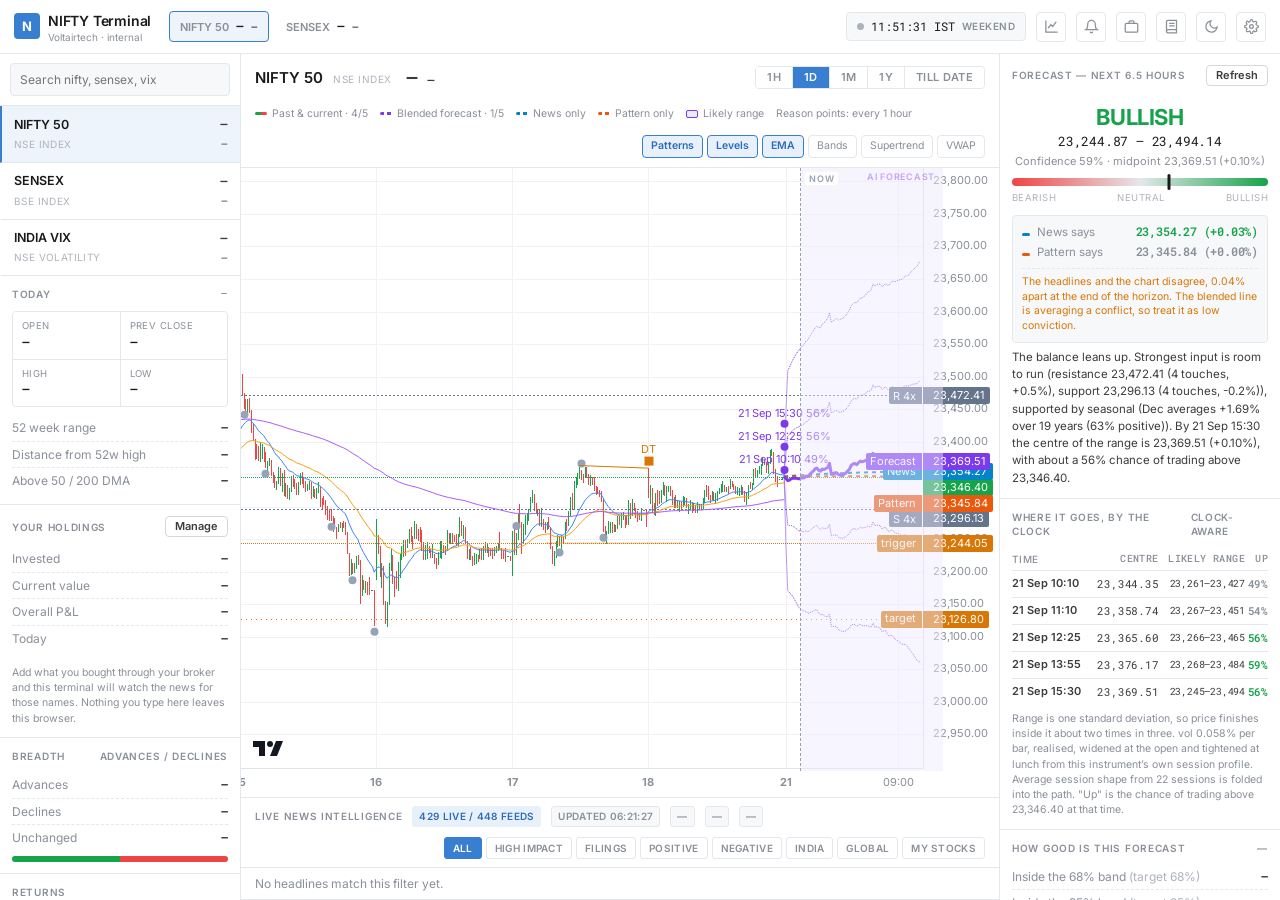
==== index.html @ 867d86c1 "Tell a NIFTY story from a microcap filing The news lane averaged sentiment over every headline it he" ====
<!DOCTYPE html>
<html lang="en" data-theme="light">
<head>
<meta charset="utf-8" />
<meta name="viewport" content="width=device-width, initial-scale=1" />
<title>NIFTY Terminal &mdash; news-driven forecast</title>
<meta name="description" content="Internal NIFTY / SENSEX terminal: live chart, 24x7 RSS news intelligence, seasonal study and a news-driven forecast." />
<link rel="icon" href="data:image/svg+xml,<svg xmlns='http://www.w3.org/2000/svg' viewBox='0 0 32 32'><rect width='32' height='32' rx='6' fill='%23387ed1'/><path d='M7 21l5-7 4 4 9-11' stroke='white' stroke-width='2.6' fill='none' stroke-linecap='round' stroke-linejoin='round'/></svg>" />
<link rel="preconnect" href="https://fonts.googleapis.com" />
<link rel="preconnect" href="https://fonts.gstatic.com" crossorigin />
<link href="https://fonts.googleapis.com/css2?family=Inter:wght@400;500;600;700&family=Roboto+Mono:wght@400;500;600&display=swap" rel="stylesheet" />
<link rel="stylesheet" href="assets/style.css" />
<!-- Charting library is vendored rather than pulled from a CDN. A terminal you
     rely on should not stop drawing because a third-party host is having a bad
     morning, and the file is 160 KB served from the same origin as the page.
     The CDN stays as a fallback for the case where the local copy is missing. -->
<script src="assets/vendor/lightweight-charts.standalone.production.js"></script>
<script>
  if (!window.LightweightCharts) {
    document.write('<script src="https://cdn.jsdelivr.net/npm/lightweight-charts@4.2.3/dist/lightweight-charts.standalone.production.js"><\/script>');
  }
</script>
</head>
<body>

<!-- ============================================================== TOPBAR -->
<header class="topbar">
  <div class="brand">
    <div class="brand-mark">N</div>
    <div>
      <span class="brand-name">NIFTY Terminal</span>
      <span class="brand-sub">Voltairtech &middot; internal</span>
    </div>
  </div>

  <div class="ticker-strip" id="ticker-strip" role="tablist" aria-label="Index quick switch">
    <div class="tick" role="tab" data-symbol="NIFTY" aria-selected="true" tabindex="0">
      <span class="tick-name">NIFTY 50</span>
      <span class="tick-ltp num" data-field="ltp">&mdash;</span>
      <span class="tick-chg num" data-field="chg">&mdash;</span>
    </div>
    <div class="tick" role="tab" data-symbol="SENSEX" aria-selected="false" tabindex="0">
      <span class="tick-name">SENSEX</span>
      <span class="tick-ltp num" data-field="ltp">&mdash;</span>
      <span class="tick-chg num" data-field="chg">&mdash;</span>
    </div>
  </div>

  <div class="topbar-right">
    <div class="clock">
      <span class="dot" id="market-dot"></span>
      <span class="clock-time" id="market-clock">--:--:--</span>
      <span class="clock-state" id="market-state">&mdash;</span>
    </div>
    <button class="icon-btn" id="btn-insight" title="Show forecast panel" aria-label="Show forecast panel">
      <svg viewBox="0 0 24 24" fill="none" stroke="currentColor" stroke-width="2" stroke-linecap="round"><path d="M3 3v18h18"/><path d="M7 14l4-5 3 3 5-7"/></svg>
    </button>
    <button class="icon-btn alert-btn" id="btn-alerts" title="Alerts for your holdings" aria-label="Alerts">
      <svg viewBox="0 0 24 24" fill="none" stroke="currentColor" stroke-width="2" stroke-linecap="round"><path d="M18 8A6 6 0 0 0 6 8c0 7-3 9-3 9h18s-3-2-3-9"/><path d="M13.7 21a2 2 0 0 1-3.4 0"/></svg>
      <span class="alert-dot hidden" id="alert-dot">0</span>
    </button>
    <button class="icon-btn" id="btn-portfolio" title="Your holdings" aria-label="Your holdings">
      <svg viewBox="0 0 24 24" fill="none" stroke="currentColor" stroke-width="2" stroke-linecap="round"><rect x="2" y="7" width="20" height="14" rx="2"/><path d="M16 7V5a2 2 0 0 0-2-2h-4a2 2 0 0 0-2 2v2"/></svg>
    </button>
    <button class="icon-btn" id="btn-journal" title="Trade journal" aria-label="Trade journal">
      <svg viewBox="0 0 24 24" fill="none" stroke="currentColor" stroke-width="2" stroke-linecap="round"><path d="M4 19.5A2.5 2.5 0 0 1 6.5 17H20"/><path d="M6.5 2H20v20H6.5A2.5 2.5 0 0 1 4 19.5v-15A2.5 2.5 0 0 1 6.5 2z"/><path d="M9 7h7M9 11h7"/></svg>
    </button>
    <button class="icon-btn" id="btn-theme" title="Toggle dark mode" aria-label="Toggle dark mode">
      <svg viewBox="0 0 24 24" fill="none" stroke="currentColor" stroke-width="2" stroke-linecap="round"><path d="M21 12.8A9 9 0 1 1 11.2 3a7 7 0 0 0 9.8 9.8z"/></svg>
    </button>
    <button class="icon-btn" id="btn-settings" title="Model and data settings" aria-label="Model and data settings">
      <svg viewBox="0 0 24 24" fill="none" stroke="currentColor" stroke-width="2"><circle cx="12" cy="12" r="3"/><path d="M19.4 15a1.65 1.65 0 0 0 .33 1.82l.06.06a2 2 0 1 1-2.83 2.83l-.06-.06a1.65 1.65 0 0 0-1.82-.33 1.65 1.65 0 0 0-1 1.51V21a2 2 0 1 1-4 0v-.09A1.65 1.65 0 0 0 9 19.4a1.65 1.65 0 0 0-1.82.33l-.06.06a2 2 0 1 1-2.83-2.83l.06-.06a1.65 1.65 0 0 0 .33-1.82 1.65 1.65 0 0 0-1.51-1H3a2 2 0 1 1 0-4h.09A1.65 1.65 0 0 0 4.6 9a1.65 1.65 0 0 0-.33-1.82l-.06-.06a2 2 0 1 1 2.83-2.83l.06.06a1.65 1.65 0 0 0 1.82.33H9a1.65 1.65 0 0 0 1-1.51V3a2 2 0 1 1 4 0v.09a1.65 1.65 0 0 0 1 1.51 1.65 1.65 0 0 0 1.82-.33l.06-.06a2 2 0 1 1 2.83 2.83l-.06.06a1.65 1.65 0 0 0-.33 1.82V9a1.65 1.65 0 0 0 1.51 1H21a2 2 0 1 1 0 4h-.09a1.65 1.65 0 0 0-1.51 1z"/></svg>
    </button>
  </div>
</header>

<!-- =========================================================== WORKSPACE -->
<div class="workspace">

  <!-- ------------------------------------------------- MARKETWATCH (left) -->
  <aside class="panel mw-panel" aria-label="Market watch">
    <div class="mw-search">
      <input type="search" id="mw-search" placeholder="Search nifty, sensex, vix" autocomplete="off" />
    </div>

    <div class="panel-scroll">
      <ul class="mw-list" id="mw-list" role="listbox" aria-label="Instruments"></ul>

      <!-- Today's numbers for the selected index -->
      <div class="section">
        <div class="section-head"><span class="label">Today</span><span class="label num" id="ohlc-updated">&mdash;</span></div>
        <div class="stat-grid">
          <div class="stat"><span class="stat-k">Open</span><span class="stat-v" id="st-open">&mdash;</span></div>
          <div class="stat"><span class="stat-k">Prev close</span><span class="stat-v" id="st-prev">&mdash;</span></div>
          <div class="stat"><span class="stat-k">High</span><span class="stat-v up" id="st-high">&mdash;</span></div>
          <div class="stat"><span class="stat-k">Low</span><span class="stat-v down" id="st-low">&mdash;</span></div>
        </div>
        <div class="kv" style="margin-top:8px"><span class="kv-k">52 week range</span><span class="kv-v" id="st-52w">&mdash;</span></div>
        <div class="kv"><span class="kv-k">Distance from 52w high</span><span class="kv-v" id="st-from-high">&mdash;</span></div>
        <div class="kv"><span class="kv-k">Above 50 / 200 DMA</span><span class="kv-v" id="st-dma">&mdash;</span></div>
      </div>

      <!-- Market breadth -->
      <!-- ========================================================= HOLDINGS -->
      <div class="section" id="holdings-section">
        <div class="section-head">
          <span class="label">Your holdings</span>
          <button class="btn btn-sm" id="btn-open-portfolio">Manage</button>
        </div>
        <div class="kv"><span class="kv-k">Invested</span><span class="kv-v" id="pf-invested">&mdash;</span></div>
        <div class="kv"><span class="kv-k">Current value</span><span class="kv-v" id="pf-current">&mdash;</span></div>
        <div class="kv"><span class="kv-k">Overall P&amp;L</span><span class="kv-v" id="pf-pl">&mdash;</span></div>
        <div class="kv"><span class="kv-k">Today</span><span class="kv-v" id="pf-day">&mdash;</span></div>
        <ul class="pf-mini" id="pf-mini"></ul>
        <p class="fine" id="pf-empty">Add what you bought through your broker and this terminal will watch the news for those names. Nothing you type here leaves this browser.</p>
      </div>

      <div class="section" id="breadth-section">
        <div class="section-head"><span class="label">Breadth</span><span class="label" id="breadth-note">advances / declines</span></div>
        <div class="kv"><span class="kv-k">Advances</span><span class="kv-v up" id="br-adv">&mdash;</span></div>
        <div class="kv"><span class="kv-k">Declines</span><span class="kv-v down" id="br-dec">&mdash;</span></div>
        <div class="kv"><span class="kv-k">Unchanged</span><span class="kv-v" id="br-unc">&mdash;</span></div>
        <div class="breadth" role="img" aria-label="Advance decline split">
          <div class="breadth-a" id="br-bar-a" style="width:50%"></div>
          <div class="breadth-u" id="br-bar-u" style="width:0%"></div>
          <div class="breadth-d" id="br-bar-d" style="width:50%"></div>
        </div>
      </div>

      <!-- Returns ladder -->
      <div class="section">
        <div class="section-head"><span class="label">Returns</span></div>
        <div class="kv"><span class="kv-k">1 week</span><span class="kv-v" id="rt-1w">&mdash;</span></div>
        <div class="kv"><span class="kv-k">1 month</span><span class="kv-v" id="rt-1m">&mdash;</span></div>
        <div class="kv"><span class="kv-k">3 months</span><span class="kv-v" id="rt-3m">&mdash;</span></div>
        <div class="kv"><span class="kv-k">6 months</span><span class="kv-v" id="rt-6m">&mdash;</span></div>
        <div class="kv"><span class="kv-k">1 year</span><span class="kv-v" id="rt-1y">&mdash;</span></div>
        <div class="kv"><span class="kv-k">Year to date</span><span class="kv-v" id="rt-ytd">&mdash;</span></div>
      </div>
    </div>
  </aside>

  <!-- ------------------------------------------------------ CHART (centre) -->
  <main class="panel chart-panel" aria-label="Chart">
    <div class="chart-toolbar">
      <div class="asset-block">
        <h1 class="asset-name" id="asset-name">NIFTY 50</h1>
        <span class="asset-exch" id="asset-exch">NSE index</span>
      </div>
      <div class="asset-block">
        <span class="asset-ltp" id="asset-ltp">&mdash;</span>
        <span class="asset-chg" id="asset-chg">&mdash;</span>
      </div>

      <div class="toolbar-spacer"></div>

      <div class="tf-group" id="tf-group" role="group" aria-label="Timeframe">
        <button class="tf-btn" data-tf="1H"  aria-pressed="false" title="Hourly view &middot; reasons every 10 minutes">1H</button>
        <button class="tf-btn" data-tf="1D"  aria-pressed="true"  title="Daily view &middot; reasons every 1 hour">1D</button>
        <button class="tf-btn" data-tf="1M"  aria-pressed="false" title="Monthly view &middot; reasons every 1 day">1M</button>
        <button class="tf-btn" data-tf="1Y"  aria-pressed="false" title="1 year">1Y</button>
        <button class="tf-btn" data-tf="ALL" aria-pressed="false" title="Till date">TILL DATE</button>
      </div>

      <div class="chart-legend">
        <span class="lg"><span class="lg-swatch hist"></span> Past &amp; current &middot; 4/5</span>
        <span class="lg" title="All lanes blended. This is the headline forecast."><span class="lg-swatch fc"></span> Blended forecast &middot; 1/5</span>
        <span class="lg" title="News flow and global cues only, with no chart input at all."><span class="lg-swatch fcnews"></span> News only</span>
        <span class="lg" title="Chart structure, momentum and room to the next level. No headline input."><span class="lg-swatch fcpat"></span> Pattern only</span>
        <span class="lg"><span class="lg-swatch cone"></span> Likely range</span>
        <span class="lg" id="reason-granularity">Reason points: every 1 hour</span>
      </div>
      <div class="overlay-group" id="overlay-group" role="group" aria-label="Chart overlays">
        <button class="ov-btn is-on"  data-ov="patterns"   title="Draw detected pattern geometry">Patterns</button>
        <button class="ov-btn is-on"  data-ov="levels"     title="Support and resistance price has respected">Levels</button>
        <button class="ov-btn is-on"  data-ov="ema"        title="20 / 50 / 200 exponential moving averages">EMA</button>
        <button class="ov-btn"        data-ov="bands"      title="Bollinger bands, 20 period 2 sigma">Bands</button>
        <button class="ov-btn"        data-ov="supertrend" title="Supertrend 10 period, 3x ATR">Supertrend</button>
        <button class="ov-btn"        data-ov="vwap"       title="Session VWAP (needs volume)">VWAP</button>
      </div>
    </div>

    <div class="chart-stage" id="chart-stage">
      <div id="chart"></div>
      <div class="forecast-zone" id="forecast-zone" hidden></div>
      <div class="now-divider" id="now-divider" hidden></div>
      <div class="reason-card hidden" id="reason-card" role="status">
        <div class="reason-head">
          <span class="reason-when" id="rc-when">&mdash;</span>
          <span class="reason-move num" id="rc-move">&mdash;</span>
        </div>
        <p class="reason-text" id="rc-text">&mdash;</p>
        <div class="reason-foot">
          <span class="chip" id="rc-impact">&mdash;</span>
          <span id="rc-source">&mdash;</span>
        </div>
      </div>

      <!-- ============================================== WHY THE LINE IS THERE
           Hovering the projected half of the chart asks a different question
           from hovering the traded half. On the left the useful answer is what
           happened; on the right it is why the model thinks what it thinks at
           that particular minute - which is not the same at 09:20 as at 15:30,
           because each lane's push arrives on its own curve. -->
      <div class="forecast-card hidden" id="forecast-card" role="status">
        <div class="fcard-head">
          <span class="fcard-when" id="fcd-when">&mdash;</span>
          <span class="fcard-move num" id="fcd-move">&mdash;</span>
        </div>
        <div class="fcard-centre">
          <span class="fcard-price num" id="fcd-price">&mdash;</span>
          <span class="fcard-prob" id="fcd-prob">&mdash;</span>
        </div>
        <p class="fcard-lead" id="fcd-lead">&mdash;</p>
        <div class="fcard-bars" id="fcd-bars"></div>
        <div class="fcard-foot">
          <span id="fcd-range">&mdash;</span>
          <span id="fcd-width">&mdash;</span>
        </div>
        <p class="fcard-fine" id="fcd-fine">&mdash;</p>
      </div>

      <div class="chart-empty" id="chart-empty">
        <strong>Loading NIFTY candles&hellip;</strong>
        <span class="muted">Pulling live OHLC, then overlaying the news-driven forecast.</span>
      </div>
    </div>

    <!-- ---------------------------------------------------- NEWS CONSOLE -->
    <section class="news-console" aria-label="News stream">
      <div class="news-head">
        <span class="label">Live news intelligence</span>
        <span class="chip brand" id="feed-count">&mdash; feeds</span>
        <span class="chip" id="news-updated">&mdash;</span>
        <!-- What the lane actually did with the stream, rather than how much of
             it arrived. A feed count says the plumbing works; these say how many
             distinct stories survived deduplication, how many bear on the index,
             and whether they agree with each other. -->
        <span class="chip" id="news-stories" title="Distinct stories after folding syndicated repeats">&mdash;</span>
        <span class="chip" id="news-relevant" title="Stories that bear on the index: macro drivers or named index constituents">&mdash;</span>
        <span class="chip" id="news-consensus" title="Share of opinionated stories agreeing on direction. Near 50% means the tape is split and the lane's vote is shrunk.">&mdash;</span>
        <div class="news-filters" role="group" aria-label="News filter">
          <button class="filter-btn" data-filter="all"    aria-pressed="true">All</button>
          <button class="filter-btn" data-filter="high"   aria-pressed="false">High impact</button>
          <button class="filter-btn" data-filter="filing" aria-pressed="false">Filings</button>
          <button class="filter-btn" data-filter="pos"    aria-pressed="false">Positive</button>
          <button class="filter-btn" data-filter="neg"    aria-pressed="false">Negative</button>
          <button class="filter-btn" data-filter="india"  aria-pressed="false">India</button>
          <button class="filter-btn" data-filter="world"  aria-pressed="false">Global</button>
          <button class="filter-btn" data-filter="mine"   aria-pressed="false" id="filter-mine">My stocks</button>
        </div>
      </div>
      <ul class="news-list" id="news-list"></ul>
    </section>
  </main>

  <!-- ------------------------------------------------- INSIGHT (right) -->
  <aside class="panel insight-panel" id="insight-panel" aria-label="Forecast and study">
    <div class="panel-scroll">

      <!-- Your position, from the local trade journal -->
      <div class="section hidden" id="position-section">
        <div class="section-head">
          <span class="label">Your position</span>
          <button class="btn btn-sm" id="btn-open-journal">Journal</button>
        </div>
        <div class="kv"><span class="kv-k">Net quantity</span><span class="kv-v" id="pos-qty">&mdash;</span></div>
        <div class="kv"><span class="kv-k">Average cost</span><span class="kv-v" id="pos-avg">&mdash;</span></div>
        <div class="kv"><span class="kv-k">Unrealised</span><span class="kv-v" id="pos-unreal">&mdash;</span></div>
        <div class="kv"><span class="kv-k">Realised</span><span class="kv-v" id="pos-real">&mdash;</span></div>
        <div class="kv"><span class="kv-k">Entries on chart</span><span class="kv-v" id="pos-count">&mdash;</span></div>
      </div>

      <!-- Forecast verdict -->
      <div class="section">
        <div class="section-head">
          <span class="label">Forecast &mdash; next <span id="fc-horizon">&mdash;</span></span>
          <button class="btn btn-sm" id="btn-reforecast">Refresh</button>
        </div>
        <div class="verdict">
          <div class="verdict-dir" id="fc-direction">&mdash;</div>
          <div class="verdict-range num" id="fc-range">&mdash;</div>
          <div class="verdict-conf" id="fc-confidence">&mdash;</div>
        </div>
        <div class="gauge-wrap">
          <div class="gauge-track" role="img" aria-label="Bias gauge">
            <div class="gauge-pin" id="fc-pin" style="left:50%"></div>
          </div>
          <div class="gauge-scale"><span>Bearish</span><span>Neutral</span><span>Bullish</span></div>
        </div>
        <!-- The two stories side by side. When they disagree, that is the
             point worth seeing, so the verdict line says so explicitly. -->
        <div class="fc-split" id="fc-split">
          <div class="fc-split-row">
            <span class="fc-dot news"></span>
            <span class="fc-split-k">News says</span>
            <span class="fc-split-v num" id="fc-news-v">&mdash;</span>
          </div>
          <div class="fc-split-row">
            <span class="fc-dot pat"></span>
            <span class="fc-split-k">Pattern says</span>
            <span class="fc-split-v num" id="fc-pat-v">&mdash;</span>
          </div>
          <div class="fc-split-verdict" id="fc-split-verdict">&mdash;</div>
        </div>
        <p style="font-size:11.5px;line-height:1.5;color:var(--ink);margin:6px 0 0" id="fc-narrative">&mdash;</p>
      </div>

      <!-- ============================================= WHERE IT GOES BY TIME -->
      <div class="section" id="checkpoint-section">
        <div class="section-head">
          <span class="label">Where it goes, by the clock</span>
          <span class="label" id="cp-basis">&mdash;</span>
        </div>
        <table class="cp-table" id="cp-table">
          <thead><tr><th>Time</th><th class="num">Centre</th><th class="num">Likely range</th><th class="num">Up</th></tr></thead>
          <tbody id="cp-rows"></tbody>
        </table>
        <p class="fine" id="cp-note">&mdash;</p>
      </div>

      <!-- ====================================================== HOW GOOD IS IT -->
      <div class="section" id="accuracy-section">
        <div class="section-head">
          <span class="label">How good is this forecast</span>
          <span class="label" id="acc-n">&mdash;</span>
        </div>
        <div class="kv"><span class="kv-k">Inside the 68% band <em>(target 68%)</em></span><span class="kv-v" id="acc-68">&mdash;</span></div>
        <div class="kv"><span class="kv-k">Inside the 95% band <em>(target 95%)</em></span><span class="kv-v" id="acc-95">&mdash;</span></div>
        <div class="kv"><span class="kv-k">Direction called right <em>(95% interval)</em></span><span class="kv-v" id="acc-dir">&mdash;</span></div>
        <div class="kv"><span class="kv-k">Versus a &ldquo;no change&rdquo; guess</span><span class="kv-v" id="acc-skill">&mdash;</span></div>
        <div class="kv"><span class="kv-k">Band width, how it was set</span><span class="kv-v" id="acc-band">&mdash;</span></div>
        <!-- The one line that answers "can I act on this". It is deliberately
             the loudest thing in the section, because a direction rate whose
             interval contains 50% has been the single most over-read number
             on this page. -->
        <p class="verdict-line" id="acc-verdict">&mdash;</p>
        <p class="fine" id="acc-note">&mdash;</p>
      </div>

      <!-- ================================================== HOW IT ACTUALLY WENT
           The forward record. calibrate() above replays the model against
           history it was built on; this scores forecasts that were written
           down before the outcome existed, and says why each one landed or
           did not. The two are kept apart on purpose - only the second kind
           of evidence is worth money. -->
      <div class="section" id="ledger-section">
        <div class="section-head">
          <span class="label">How it actually went</span>
          <span class="label" id="ledger-n">&mdash;</span>
        </div>

        <div id="ledger-empty" class="fine">&mdash;</div>

        <div id="ledger-body" class="hidden">
          <div class="kv"><span class="kv-k">Forecast said</span><span class="kv-v" id="lg-said">&mdash;</span></div>
          <div class="kv"><span class="kv-k">Price actually did</span><span class="kv-v" id="lg-did">&mdash;</span></div>
          <div class="kv"><span class="kv-k">Missed by</span><span class="kv-v" id="lg-err">&mdash;</span></div>
          <p class="verdict-line" id="lg-mode">&mdash;</p>

          <table class="analog-table" id="lg-lane-table">
            <thead><tr><th>Lane</th><th class="num-col">Asked for</th><th class="num-col">Verdict</th></tr></thead>
            <tbody id="lg-lane-rows"></tbody>
          </table>

          <div class="kv" style="margin-top:8px">
            <span class="kv-k">Move no lane called <em>(the surprise)</em></span>
            <span class="kv-v" id="lg-residual">&mdash;</span>
          </div>
          <div class="kv"><span class="kv-k">News story vs chart story</span><span class="kv-v" id="lg-winner">&mdash;</span></div>
          <div id="lg-arrivals"></div>

          <div class="section-head" style="margin-top:14px">
            <span class="label">Running record</span>
            <span class="label" id="lg-agg-n">&mdash;</span>
          </div>
          <div class="kv"><span class="kv-k">Inside the 68% band</span><span class="kv-v" id="lg-cov">&mdash;</span></div>
          <div class="kv"><span class="kv-k">Direction called right</span><span class="kv-v" id="lg-dir">&mdash;</span></div>
          <div class="kv"><span class="kv-k">Versus a &ldquo;no change&rdquo; guess</span><span class="kv-v" id="lg-skill">&mdash;</span></div>
          <table class="analog-table">
            <thead><tr><th>Lane</th><th class="num-col">Right</th><th class="num-col">95% interval</th></tr></thead>
            <tbody id="lg-agg-rows"></tbody>
          </table>
          <p class="fine" id="lg-note">&mdash;</p>
        </div>
      </div>

      <!-- ================================================ HISTORICAL ANALOGUE
           The evidence behind the projection's shape: real past episodes that
           looked like this one, and what actually followed. -->
      <div class="section" id="analog-section">
        <div class="section-head">
          <span class="label">Historical precedent</span>
          <span class="label" id="analog-scope">&mdash;</span>
        </div>
        <div class="stat-grid" id="analog-tiles"></div>
        <div class="kv" style="margin-top:8px"><span class="kv-k">Match quality</span><span class="kv-v" id="analog-quality">&mdash;</span></div>
        <div class="kv"><span class="kv-k">Best / worst outcome</span><span class="kv-v" id="analog-extremes">&mdash;</span></div>
        <table class="analog-table">
          <thead><tr><th>When it looked like this</th><th class="num-col">Match</th><th class="num-col">What followed</th></tr></thead>
          <tbody id="analog-rows"></tbody>
        </table>
        <p class="analog-note" id="analog-note">
          Similar-looking history is not a cause. The sample is small by construction and
          regimes change, so read the spread and the match quality, not just the average.
        </p>
      </div>

      <!-- Driver breakdown -->
      <div class="section">
        <div class="section-head"><span class="label">What is driving it</span><span class="label" id="fc-weights-note">weighted</span></div>
        <div class="drivers" id="fc-drivers"></div>
      </div>

      <!-- Pattern recognition, with each pattern's own measured record -->
      <!-- ======================================================== STRUCTURES -->
      <div class="section" id="structure-section">
        <div class="section-head">
          <span class="label">Chart patterns on screen</span>
          <span class="label" id="structure-count">&mdash;</span>
        </div>
        <div id="structure-list" class="structure-list"></div>
        <p class="fine" id="structure-note">&mdash;</p>
      </div>

      <!-- ============================================================ LEVELS -->
      <div class="section" id="levels-section">
        <div class="section-head"><span class="label">Levels that matter</span><span class="label" id="levels-basis">&mdash;</span></div>
        <div id="levels-list" class="levels-list"></div>
      </div>

      <!-- ====================================================== GLOBAL CUES -->
      <div class="section" id="cues-section">
        <div class="section-head"><span class="label">Global cues</span><span class="label" id="cues-updated">&mdash;</span></div>
        <div id="cues-list" class="cues-list"></div>
      </div>

      <!-- ======================================================= INDICATORS -->
      <div class="section" id="indicator-section">
        <div class="section-head"><span class="label">Indicators</span><span class="label" id="ind-basis">&mdash;</span></div>
        <div id="indicator-grid" class="ind-grid"></div>
      </div>

      <div class="section" id="pattern-section">
        <div class="section-head">
          <span class="label">Pattern recognition</span>
          <span class="label" id="pattern-horizon">&mdash;</span>
        </div>
        <div id="pattern-now" class="pattern-now"></div>
        <table class="pattern-table" id="pattern-table">
          <thead><tr><th>Pattern</th><th class="num-col">Seen</th><th class="num-col">Went its way</th><th class="num-col">Avg</th></tr></thead>
          <tbody id="pattern-rows"></tbody>
        </table>
        <p class="pattern-note">
          Hit rate is measured on this instrument's loaded history, not claimed from a
          textbook. Anything under 8 occurrences is marked thin and should be read as noise.
          A rate near 50% means the pattern told you nothing.
        </p>
      </div>

      <!-- Seasonal study -->
      <div class="section">
        <div class="section-head"><span class="label">Seasonal study</span><span class="label" id="season-years">&mdash;</span></div>
        <div class="kv"><span class="kv-k" id="season-month-k">This month</span><span class="kv-v" id="season-month-v">&mdash;</span></div>
        <div class="kv"><span class="kv-k">Win rate</span><span class="kv-v" id="season-win">&mdash;</span></div>
        <div class="kv"><span class="kv-k">Best day of week</span><span class="kv-v" id="season-dow">&mdash;</span></div>
        <div class="kv"><span class="kv-k">Expiry week vs rest</span><span class="kv-v" id="season-expiry">&mdash;</span></div>
        <div class="season-bars" id="season-bars" role="img" aria-label="Average monthly return by calendar month"></div>
        <div style="display:flex;justify-content:space-between;font-size:9.5px;color:var(--ink-faint);margin-top:2px">
          <span>Average monthly return by calendar month</span><span id="season-scale">&mdash;</span>
        </div>
      </div>

      <!-- Sector sentiment -->
      <div class="section">
        <div class="section-head"><span class="label">Sector news bias</span><span class="label">last 24h</span></div>
        <div class="sector-list" id="sector-list"></div>
      </div>

      <!-- Data sources -->
      <div class="section">
        <div class="section-head"><span class="label">Data lanes</span><span class="label" id="lane-updated">&mdash;</span></div>
        <div id="source-lanes"></div>
      </div>

    </div>
  </aside>
</div>

<!-- =============================================================== ALERTS -->
<div class="drawer hidden" id="alerts-drawer" role="dialog" aria-modal="false" aria-labelledby="alerts-title">
  <div class="drawer-head">
    <h2 id="alerts-title">Alerts</h2>
    <div class="drawer-actions">
      <button class="btn btn-sm" id="btn-alerts-clear">Clear all</button>
      <button class="icon-btn" id="btn-close-alerts" aria-label="Close alerts">
        <svg viewBox="0 0 24 24" fill="none" stroke="currentColor" stroke-width="2" stroke-linecap="round"><path d="M18 6 6 18M6 6l12 12"/></svg>
      </button>
    </div>
  </div>
  <ul class="alert-list" id="alert-list"></ul>
  <p class="fine" id="alerts-empty">No alerts. Add holdings and this fills up when a headline, a filing or a price move touches one of them.</p>
</div>

<!-- ============================================================ PORTFOLIO -->
<div class="modal-backdrop hidden" id="portfolio-modal" role="dialog" aria-modal="true" aria-labelledby="portfolio-title">
  <div class="modal modal-wide">
    <div class="modal-head">
      <h2 id="portfolio-title">Your holdings</h2>
      <button class="icon-btn" id="btn-close-portfolio" aria-label="Close">
        <svg viewBox="0 0 24 24" fill="none" stroke="currentColor" stroke-width="2" stroke-linecap="round"><path d="M18 6 6 18M6 6l12 12"/></svg>
      </button>
    </div>
    <div class="modal-body">
      <div class="notice">
        Type in what you bought through your broker. It is kept in this browser only, never uploaded and never
        written to the repository. Adding the same symbol twice averages it into one line, the way your broker shows it.
      </div>
      <form class="journal-form" id="portfolio-form">
        <div class="field">
          <label for="pf-symbol">Symbol</label>
          <input type="text" id="pf-symbol" list="pf-universe" placeholder="RELIANCE" autocomplete="off" spellcheck="false" required />
          <datalist id="pf-universe"></datalist>
        </div>
        <div class="field"><label for="pf-exchange">Exchange</label><select id="pf-exchange"><option value="NSE">NSE</option><option value="BSE">BSE</option></select></div>
        <div class="field"><label for="pf-qty">Quantity</label><input type="number" id="pf-qty" step="any" required /></div>
        <div class="field"><label for="pf-price">Average price</label><input type="number" id="pf-price" min="0" step="any" required /></div>
        <div class="field"><label for="pf-date">Bought on</label><input type="date" id="pf-date" /></div>
        <div class="field"><label for="pf-note">Note (optional)</label><input type="text" id="pf-note" maxlength="200" placeholder="why you bought it" /></div>
        <div class="field field-wide"><button class="btn btn-primary" type="submit">Add holding</button></div>
      </form>
      <p class="fine" id="pf-error"></p>

      <div class="stat-grid" id="pf-summary"></div>

      <div class="table-wrap">
        <table class="journal-table" id="pf-table">
          <thead><tr><th>Symbol</th><th class="num">Qty</th><th class="num">Avg</th><th class="num">LTP</th><th class="num">Today</th><th class="num">P&amp;L</th><th></th></tr></thead>
          <tbody id="pf-rows"></tbody>
        </table>
      </div>

      <div class="section-head" style="margin-top:12px"><span class="label">News touching your holdings</span><span class="label" id="pf-news-count">&mdash;</span></div>
      <ul class="news-list compact" id="pf-news"></ul>
    </div>
    <div class="modal-foot">
      <span class="muted" style="margin-right:auto;font-size:11px" id="pf-count"></span>
      <button class="btn" id="btn-pf-export">Export</button>
      <button class="btn" id="btn-pf-import">Import</button>
      <input type="file" id="pf-file" accept="application/json" class="hidden" />
      <button class="btn" id="btn-pf-clear">Remove all</button>
    </div>
  </div>
</div>

<!-- ============================================================= SETTINGS -->
<div class="modal-backdrop hidden" id="settings-modal" role="dialog" aria-modal="true" aria-labelledby="settings-title">
  <div class="modal">
    <div class="modal-head">
      <h2 id="settings-title">Settings</h2>
      <button class="icon-btn" id="btn-close-settings" aria-label="Close">
        <svg viewBox="0 0 24 24" fill="none" stroke="currentColor" stroke-width="2" stroke-linecap="round"><path d="M18 6L6 18M6 6l12 12"/></svg>
      </button>
    </div>
    <div class="modal-body">
      <div class="notice" id="key-notice">
        This site is public, so no API key is stored in the repository. Paste your OpenRouter
        key once &mdash; it is saved in this browser only and never leaves it except to call OpenRouter.
      </div>

      <div class="field">
        <label for="cfg-key">OpenRouter API key</label>
        <input type="password" id="cfg-key" placeholder="sk-or-v1-&hellip;" autocomplete="off" spellcheck="false" />
        <small>Optional. Without it the forecast still runs on the local rule engine; with it, a free model writes the plain-English reasoning.</small>
      </div>

      <div class="field">
        <label for="cfg-model">Free model</label>
        <select id="cfg-model"></select>
        <small>Only models on OpenRouter's free tier are listed.</small>
      </div>

      <div class="field">
        <label for="cfg-tick">Chart tick interval</label>
        <select id="cfg-tick">
          <option value="1000">1 second (as fast as the feed allows)</option>
          <option value="2000">2 seconds</option>
          <option value="5000">5 seconds</option>
          <option value="15000">15 seconds</option>
        </select>
        <small>Applies while the market is open. Outside market hours the chart holds the last close.</small>
      </div>

      <div class="field">
        <label for="cfg-news">News refresh</label>
        <select id="cfg-news">
          <option value="60000">Every 1 minute</option>
          <option value="180000">Every 3 minutes</option>
          <option value="300000">Every 5 minutes</option>
        </select>
        <small>Fast lane only. The deep lane (all configured feeds) refreshes on the schedule in GitHub Actions.</small>
      </div>

      <div class="field">
        <label>Stored data</label>
        <small id="storage-note">&mdash;</small>
        <button class="btn btn-sm" id="btn-clear-cache" style="justify-self:start">Clear cached news</button>
      </div>
    </div>
    <div class="modal-foot">
      <button class="btn" id="btn-cancel-settings">Cancel</button>
      <button class="btn btn-primary" id="btn-save-settings">Save</button>
    </div>
  </div>
</div>

<!-- ============================================================== JOURNAL -->
<div class="modal-backdrop hidden" id="journal-modal" role="dialog" aria-modal="true" aria-labelledby="journal-title">
  <div class="modal" style="width:min(760px,100%)">
    <div class="modal-head">
      <h2 id="journal-title">Trade journal</h2>
      <button class="icon-btn" id="btn-close-journal" aria-label="Close">
        <svg viewBox="0 0 24 24" fill="none" stroke="currentColor" stroke-width="2" stroke-linecap="round"><path d="M18 6L6 18M6 6l12 12"/></svg>
      </button>
    </div>

    <div class="modal-body" id="journal-gate">
      <div class="notice" id="gate-notice">
        Your entries are stored in this browser only. They are never uploaded and never
        reach the repository. This passcode keeps someone who picks up your machine out
        of the log; it is not security, because this page is public and runs client-side.
      </div>
      <div class="field">
        <label for="j-user">ID</label>
        <input type="text" id="j-user" autocomplete="username" spellcheck="false" />
      </div>
      <div class="field">
        <label for="j-pass">Passcode</label>
        <input type="password" id="j-pass" autocomplete="current-password" />
      </div>
      <div class="notice info hidden" id="gate-setup">
        No passcode is set on this browser yet. Enter the ID and passcode you want to use
        and they will be saved here as a salted hash.
      </div>
      <p class="muted" style="font-size:11.5px;margin:0" id="gate-error"></p>
    </div>

    <div class="modal-body hidden" id="journal-body">
      <form class="journal-form" id="journal-form">
        <div class="field"><label for="j-date">Date and time</label><input type="datetime-local" id="j-date" required /></div>
        <div class="field"><label for="j-symbol">Instrument</label><select id="j-symbol"></select></div>
        <div class="field"><label for="j-side">Side</label><select id="j-side"><option value="BUY">Buy</option><option value="SELL">Sell</option></select></div>
        <div class="field"><label for="j-qty">Quantity</label><input type="number" id="j-qty" min="0" step="any" required /></div>
        <div class="field"><label for="j-price">Price</label><input type="number" id="j-price" min="0" step="any" required /></div>
        <div class="field" style="grid-column:1/-1"><label for="j-note">Note (optional)</label><input type="text" id="j-note" maxlength="200" placeholder="why you took it" /></div>
        <div class="field" style="grid-column:1/-1;justify-self:start"><button type="submit" class="btn btn-primary">Add entry</button></div>
      </form>

      <div class="stat-grid" id="journal-summary"></div>

      <div class="journal-table-wrap">
        <table class="journal-table" id="journal-table">
          <thead><tr><th>When</th><th>Instrument</th><th>Side</th><th class="num-col">Qty</th><th class="num-col">Price</th><th>Note</th><th></th></tr></thead>
          <tbody id="journal-rows"></tbody>
        </table>
      </div>
    </div>

    <div class="modal-foot">
      <span class="muted" style="margin-right:auto;font-size:11px" id="journal-count"></span>
      <button class="btn" id="btn-journal-export">Export</button>
      <button class="btn" id="btn-journal-import">Import</button>
      <input type="file" id="journal-file" accept="application/json" class="hidden" />
      <button class="btn btn-primary" id="btn-journal-unlock">Unlock</button>
      <button class="btn hidden" id="btn-journal-lock">Lock</button>
    </div>
  </div>
</div>

<!-- Load order is a dependency order, not an alphabet. config and core come
     first because everything reads them; indicators before levels, levels
     before structures, structures before forecast, forecast before engine.
     vol before forecast: forecast.js fits the band through KT.vol. ledger
     after forecast, because it records what forecast.js produced. -->
<script src="assets/js/config.js"></script>
<script src="assets/local-config.js" onerror="void 0"></script>
<script src="assets/js/core.js"></script>
<script src="assets/js/indicators.js"></script>
<script src="assets/js/levels.js"></script>
<script src="assets/js/patterns.js"></script>
<script src="assets/js/structures.js"></script>
<script src="assets/js/journal.js"></script>
<script src="assets/js/portfolio.js"></script>
<script src="assets/js/data.js"></script>
<script src="assets/js/analogs.js"></script>
<script src="assets/js/vol.js"></script>
<script src="assets/js/forecast.js"></script>
<script src="assets/js/ledger.js"></script>
<script src="assets/js/engine.js"></script>
<script src="assets/js/chart.js"></script>
<script src="assets/js/app.js"></script>
</body>
</html>
---- assets/style.css ----
/* ============================================================================
   Kite-style terminal for NIFTY / SENSEX.
   Palette follows Zerodha Kite: white surfaces, #387ed1 blue, green up,
   orange-red down. Every colour is a token so the dark theme swaps in one place.
   ========================================================================== */

:root {
  color-scheme: light;

  --bg:            #ffffff;
  --bg-sunken:     #f7f8fa;
  --bg-raised:     #ffffff;
  --bg-hover:      #f4f6f8;
  --bg-active:     #eef4fb;

  --border:        #e4e7eb;
  --border-strong: #d3d8de;

  --ink:           #3c3c3c;
  --ink-strong:    #1a1a1a;
  --ink-muted:     #8a8f98;
  --ink-faint:     #aeb3bb;

  --brand:         #387ed1;
  --brand-ink:     #2c6cb8;
  --brand-soft:    #e8f1fb;

  --up:            #16a34a;
  --up-soft:       #e8f6ed;
  --down:          #ef4444;
  --down-soft:     #fdecec;
  --flat:          #8a8f98;

  --warn:          #d97706;
  --warn-soft:     #fdf3e4;

  /* chart-only tokens */
  --grid:          #f0f2f5;
  --axis:          #dfe3e8;
  --forecast:      #7c3aed;
  --fc-news:       #0284c7;
  --fc-pattern:    #ea580c;
  --forecast-soft: #ede9fe;
  --now-line:      #94a3b8;
  --pattern-bull:  #0ea5e9;
  --pattern-bear:  #d97706;
  --pattern-neutral:#94a3b8;
  --level-line:    #64748b;

  /* categorical slots for the driver / sector charts */
  --series-1: #2a78d6;
  --series-2: #eb6834;
  --series-3: #1baf7a;
  --series-4: #eda100;
  --series-5: #4a3aa7;

  --radius:   4px;
  --radius-lg: 6px;
  --shadow:   0 1px 2px rgba(16,24,40,.06), 0 1px 3px rgba(16,24,40,.08);
  --shadow-lg:0 8px 24px rgba(16,24,40,.12);

  --header-h: 54px;
  --mw-w:     272px;
  --insight-w:320px;

  --mono: "Roboto Mono", ui-monospace, "SF Mono", Menlo, Consolas, monospace;
  --sans: Inter, -apple-system, BlinkMacSystemFont, "Segoe UI", Roboto, sans-serif;
}

:root[data-theme="dark"] {
  color-scheme: dark;
  --bg:            #14161a;
  --bg-sunken:     #0f1114;
  --bg-raised:     #1a1d22;
  --bg-hover:      #23272e;
  --bg-active:     #1c2734;
  --border:        #2a2f37;
  --border-strong: #3a414b;
  --ink:           #d5d9df;
  --ink-strong:    #f2f4f7;
  --ink-muted:     #8b939e;
  --ink-faint:     #6b737d;
  --brand:         #5b9ce6;
  --brand-ink:     #7db1ec;
  --brand-soft:    #16263a;
  --up:            #34d17f;
  --up-soft:       #12281c;
  --down:          #f87171;
  --down-soft:     #2c1618;
  --grid:          #21252b;
  --axis:          #333a43;
  --forecast:      #a78bfa;
  --fc-news:       #38bdf8;
  --fc-pattern:    #fb923c;
  --forecast-soft: #251d3d;
  --now-line:      #64748b;
  --pattern-bull:  #38bdf8;
  --pattern-bear:  #fbbf24;
  --pattern-neutral:#7a838f;
  --level-line:    #94a3b8;
  --series-1: #3987e5; --series-2: #d95926; --series-3: #199e70;
  --series-4: #c98500; --series-5: #9085e9;
  --shadow:   0 1px 2px rgba(0,0,0,.4);
  --shadow-lg:0 8px 24px rgba(0,0,0,.5);
}

* { box-sizing: border-box; }

html, body {
  height: 100%;
  margin: 0;
  background: var(--bg-sunken);
  color: var(--ink);
  font: 400 13px/1.45 var(--sans);
  -webkit-font-smoothing: antialiased;
}

body { display: flex; flex-direction: column; overflow: hidden; }

.num { font-family: var(--mono); font-variant-numeric: tabular-nums; letter-spacing: -.2px; }
.up   { color: var(--up); }
.down { color: var(--down); }
.flat { color: var(--flat); }
.muted{ color: var(--ink-muted); }
.hidden { display: none !important; }

.label {
  font-size: 10px; font-weight: 600; letter-spacing: .07em;
  text-transform: uppercase; color: var(--ink-muted);
}

/* ------------------------------------------------------------------ header */
.topbar {
  height: var(--header-h); flex: 0 0 var(--header-h);
  display: flex; align-items: center; gap: 18px;
  padding: 0 14px;
  background: var(--bg-raised);
  border-bottom: 1px solid var(--border);
  z-index: 40;
}

.brand { display: flex; align-items: center; gap: 8px; flex: 0 0 auto; }
.brand-mark {
  width: 26px; height: 26px; border-radius: var(--radius);
  background: var(--brand); color: #fff;
  display: grid; place-items: center; font-weight: 700; font-size: 13px;
}
.brand-name { font-weight: 600; font-size: 14px; color: var(--ink-strong); letter-spacing: -.2px; }
.brand-sub  { font-size: 10px; color: var(--ink-muted); display: block; line-height: 1; margin-top: 1px; }

.ticker-strip { display: flex; gap: 6px; flex: 1 1 auto; min-width: 0; overflow-x: auto; scrollbar-width: none; }
.ticker-strip::-webkit-scrollbar { display: none; }

.tick {
  display: flex; align-items: baseline; gap: 7px;
  padding: 5px 10px; border-radius: var(--radius);
  border: 1px solid transparent; cursor: pointer; white-space: nowrap;
  transition: background .12s, border-color .12s;
}
.tick:hover { background: var(--bg-hover); }
.tick[aria-selected="true"] { background: var(--bg-active); border-color: var(--brand); }
.tick-name { font-size: 11px; font-weight: 600; color: var(--ink-muted); }
.tick-ltp  { font-size: 13px; font-weight: 600; color: var(--ink-strong); }
.tick-chg  { font-size: 11px; font-weight: 500; }

.topbar-right { display: flex; align-items: center; gap: 10px; flex: 0 0 auto; }

.clock {
  display: flex; align-items: center; gap: 7px;
  padding: 5px 10px; border-radius: var(--radius);
  background: var(--bg-sunken); border: 1px solid var(--border);
}
.dot { width: 7px; height: 7px; border-radius: 50%; background: var(--flat); flex: 0 0 auto; }
.dot.live   { background: var(--up); animation: pulse 2s ease-in-out infinite; }
.dot.closed { background: var(--ink-faint); }
.dot.pre    { background: var(--warn); }
@keyframes pulse { 0%,100% { opacity: 1; } 50% { opacity: .35; } }
@media (prefers-reduced-motion: reduce) { .dot.live { animation: none; } }

.clock-time  { font-family: var(--mono); font-size: 12px; color: var(--ink-strong); }
.clock-state { font-size: 10px; font-weight: 600; letter-spacing: .05em; text-transform: uppercase; color: var(--ink-muted); }

.icon-btn {
  width: 30px; height: 30px; display: grid; place-items: center;
  border: 1px solid var(--border); background: var(--bg-raised);
  border-radius: var(--radius); color: var(--ink-muted); cursor: pointer;
  transition: background .12s, color .12s;
}
.icon-btn:hover { background: var(--bg-hover); color: var(--ink-strong); }
.icon-btn svg { width: 15px; height: 15px; }

/* --------------------------------------------------------------- workspace */
.workspace {
  flex: 1 1 auto; min-height: 0;
  display: grid;
  grid-template-columns: var(--mw-w) minmax(0,1fr) var(--insight-w);
  gap: 1px; background: var(--border);
}

.panel { background: var(--bg); min-height: 0; display: flex; flex-direction: column; overflow: hidden; }
.panel-scroll { overflow-y: auto; overscroll-behavior: contain; }
.panel-scroll::-webkit-scrollbar { width: 8px; }
.panel-scroll::-webkit-scrollbar-thumb { background: var(--border-strong); border-radius: 4px; }
.panel-scroll::-webkit-scrollbar-track { background: transparent; }

.section {
  padding: 11px 12px;
  border-bottom: 1px solid var(--border);
}
.section-head {
  display: flex; align-items: center; justify-content: space-between;
  gap: 8px; margin-bottom: 9px;
}

/* ------------------------------------------------------------ marketwatch */
.mw-search { padding: 9px 10px; border-bottom: 1px solid var(--border); }
.mw-search input {
  width: 100%; padding: 7px 9px; font: inherit; font-size: 12px;
  border: 1px solid var(--border); border-radius: var(--radius);
  background: var(--bg-sunken); color: var(--ink);
}
.mw-search input:focus { outline: 2px solid var(--brand-soft); border-color: var(--brand); background: var(--bg); }

.mw-list { list-style: none; margin: 0; padding: 0; }
.mw-item {
  display: flex; align-items: center; justify-content: space-between; gap: 8px;
  padding: 9px 12px; border-bottom: 1px solid var(--border);
  cursor: pointer; border-left: 2px solid transparent;
}
.mw-item:hover { background: var(--bg-hover); }
.mw-item[aria-selected="true"] { background: var(--bg-active); border-left-color: var(--brand); }
.mw-title { font-size: 12.5px; font-weight: 600; color: var(--ink-strong); display: block; }
.mw-sub   { font-size: 10px; color: var(--ink-faint); text-transform: uppercase; letter-spacing: .04em; }
.mw-right { text-align: right; }
.mw-ltp   { font-size: 13px; font-weight: 600; display: block; }
.mw-chg   { font-size: 10.5px; }

/* flash on tick */
@keyframes flashUp   { from { background: var(--up-soft); }   to { background: transparent; } }
@keyframes flashDown { from { background: var(--down-soft); } to { background: transparent; } }
.flash-up   { animation: flashUp .6s ease-out; }
.flash-down { animation: flashDown .6s ease-out; }

/* ---------------------------------------------------------------- stat rows */
.stat-grid { display: grid; grid-template-columns: 1fr 1fr; gap: 1px; background: var(--border); border: 1px solid var(--border); border-radius: var(--radius); overflow: hidden; }
.stat { background: var(--bg); padding: 7px 9px; }
.stat-k { font-size: 9.5px; color: var(--ink-muted); text-transform: uppercase; letter-spacing: .05em; display: block; }
.stat-v { font-size: 12.5px; font-weight: 600; color: var(--ink-strong); font-family: var(--mono); }

.kv { display: flex; align-items: baseline; justify-content: space-between; gap: 10px; padding: 4px 0; font-size: 12px; }
.kv + .kv { border-top: 1px dashed var(--border); }
.kv-k { color: var(--ink-muted); }
.kv-v { font-weight: 600; color: var(--ink-strong); font-family: var(--mono); }

/* breadth bar */
.breadth { display: flex; height: 6px; border-radius: 3px; overflow: hidden; background: var(--border); margin-top: 6px; }
.breadth-a { background: var(--up); }
.breadth-d { background: var(--down); }
.breadth-u { background: var(--ink-faint); }

/* ------------------------------------------------------------- chart panel */
.chart-panel { display: flex; flex-direction: column; min-height: 0; }

.chart-toolbar {
  display: flex; align-items: center; gap: 14px; flex-wrap: wrap;
  padding: 9px 14px; border-bottom: 1px solid var(--border);
  background: var(--bg-raised);
}
.asset-block { display: flex; align-items: baseline; gap: 10px; flex: 0 1 auto; min-width: 0; }
.asset-name  { font-size: 15px; font-weight: 600; color: var(--ink-strong); margin: 0; white-space: nowrap; }
.asset-exch  { font-size: 10px; color: var(--ink-faint); text-transform: uppercase; letter-spacing: .05em; }
.asset-ltp   { font-size: 20px; font-weight: 600; font-family: var(--mono); letter-spacing: -.5px; }
.asset-chg   { font-size: 12.5px; font-weight: 500; font-family: var(--mono); }

.toolbar-spacer { flex: 1 1 auto; }

.tf-group { display: inline-flex; border: 1px solid var(--border); border-radius: var(--radius); overflow: hidden; }
.tf-btn {
  padding: 5px 11px; font: 600 11px/1 var(--sans); letter-spacing: .03em;
  background: var(--bg-raised); color: var(--ink-muted);
  border: none; border-right: 1px solid var(--border); cursor: pointer;
  transition: background .12s, color .12s;
}
.tf-btn:last-child { border-right: none; }
.tf-btn:hover { background: var(--bg-hover); color: var(--ink-strong); }
.tf-btn[aria-pressed="true"] { background: var(--brand); color: #fff; }

.chart-legend { display: flex; gap: 12px; align-items: center; flex-wrap: wrap; }
.lg { display: inline-flex; align-items: center; gap: 5px; font-size: 10.5px; color: var(--ink-muted); }
.lg-swatch { width: 12px; height: 3px; border-radius: 2px; flex: 0 0 auto; }
.lg-swatch.hist { background: linear-gradient(90deg, var(--up) 50%, var(--down) 50%); }
.lg-swatch.fc   { background: repeating-linear-gradient(90deg, var(--forecast) 0 4px, transparent 4px 7px); }
.lg-swatch.fcnews { background: repeating-linear-gradient(90deg, var(--fc-news) 0 4px, transparent 4px 7px); }
.lg-swatch.fcpat  { background: repeating-linear-gradient(90deg, var(--fc-pattern) 0 4px, transparent 4px 7px); }
.lg-swatch.cone { background: var(--forecast-soft); border: 1px solid var(--forecast); height: 8px; border-radius: 2px; }

.chart-stage { position: relative; flex: 1 1 auto; min-height: 260px; }
#chart { position: absolute; inset: 0; }

/* forecast zone shading + now divider, positioned by JS */
.now-divider {
  position: absolute; top: 0; bottom: 26px; width: 0;
  border-left: 1px dashed var(--now-line); pointer-events: none; z-index: 3;
}
.now-divider::after {
  content: "NOW"; position: absolute; top: 4px; left: 4px;
  font: 600 9px/1 var(--sans); letter-spacing: .08em; color: var(--now-line);
  background: var(--bg); padding: 2px 4px; border-radius: 2px;
}
.forecast-zone {
  position: absolute; top: 0; bottom: 26px; right: 0;
  background: var(--forecast-soft); opacity: .45;
  pointer-events: none; z-index: 1;
}
.forecast-zone::after {
  content: "AI FORECAST"; position: absolute; top: 4px; right: 8px;
  font: 600 9px/1 var(--sans); letter-spacing: .08em; color: var(--forecast);
}

.chart-empty {
  position: absolute; inset: 0; display: grid; place-items: center; z-index: 5;
  background: var(--bg); color: var(--ink-muted); font-size: 12px; gap: 8px;
  text-align: center; padding: 20px;
}

/* reason card that follows the crosshair */
.reason-card {
  position: absolute; z-index: 10; max-width: 320px;
  background: var(--bg-raised); border: 1px solid var(--border-strong);
  border-radius: var(--radius-lg); box-shadow: var(--shadow-lg);
  padding: 10px 11px; pointer-events: none;
}
.reason-head { display: flex; align-items: center; justify-content: space-between; gap: 10px; margin-bottom: 6px; }
.reason-when { font: 600 10px/1 var(--mono); color: var(--ink-muted); }
.reason-move { font: 700 12px/1 var(--mono); }
.reason-text { font-size: 12px; color: var(--ink-strong); margin: 0 0 7px; line-height: 1.4; }
.reason-foot { display: flex; gap: 8px; flex-wrap: wrap; font-size: 10px; color: var(--ink-muted); }

.chip {
  display: inline-flex; align-items: center; gap: 4px;
  padding: 2px 6px; border-radius: 3px; font-size: 10px; font-weight: 600;
  letter-spacing: .03em; text-transform: uppercase;
  background: var(--bg-sunken); color: var(--ink-muted); border: 1px solid var(--border);
}
.chip.pos  { background: var(--up-soft);   color: var(--up);   border-color: transparent; }
.chip.neg  { background: var(--down-soft); color: var(--down); border-color: transparent; }
.chip.high { background: var(--warn-soft); color: var(--warn); border-color: transparent; }
.chip.brand{ background: var(--brand-soft); color: var(--brand-ink); border-color: transparent; }

/* ------------------------------------------------------------ news console */
.news-console { flex: 0 0 auto; border-top: 1px solid var(--border); background: var(--bg-raised); display: flex; flex-direction: column; max-height: 244px; }
.news-head {
  display: flex; align-items: center; gap: 10px; flex-wrap: wrap;
  padding: 8px 14px; border-bottom: 1px solid var(--border);
}
.news-filters { display: flex; gap: 4px; margin-left: auto; flex-wrap: wrap; }
.filter-btn {
  padding: 3px 8px; font: 600 10px/1.4 var(--sans); letter-spacing: .03em;
  border: 1px solid var(--border); background: var(--bg); color: var(--ink-muted);
  border-radius: 3px; cursor: pointer; text-transform: uppercase;
}
.filter-btn[aria-pressed="true"] { background: var(--brand); border-color: var(--brand); color: #fff; }

.news-list { list-style: none; margin: 0; padding: 0; overflow-y: auto; flex: 1 1 auto; }
.news-row {
  display: grid; grid-template-columns: 52px 62px 1fr auto;
  gap: 10px; align-items: baseline;
  padding: 7px 14px; border-bottom: 1px solid var(--border); font-size: 12px;
}
.news-row:hover { background: var(--bg-hover); }
.news-row.is-new { animation: flashIn 1.2s ease-out; }
@keyframes flashIn { from { background: var(--brand-soft); } to { background: transparent; } }
.news-time { font-family: var(--mono); font-size: 10.5px; color: var(--ink-faint); }
.news-head-text { color: var(--ink-strong); overflow: hidden; text-overflow: ellipsis; white-space: nowrap; }
.news-head-text a { color: inherit; text-decoration: none; }
.news-head-text a:hover { color: var(--brand); text-decoration: underline; }
.news-score { font-family: var(--mono); font-size: 11px; font-weight: 600; text-align: right; }

/* --------------------------------------------------------- insight column */
.gauge-wrap { margin: 4px 0 10px; }
.gauge-track { position: relative; height: 8px; border-radius: 4px; background: linear-gradient(90deg, var(--down) 0%, var(--border) 50%, var(--up) 100%); }
.gauge-pin {
  position: absolute; top: -4px; width: 3px; height: 16px; border-radius: 2px;
  background: var(--ink-strong); transform: translateX(-50%);
  transition: left .5s cubic-bezier(.4,0,.2,1);
}
.gauge-scale { display: flex; justify-content: space-between; margin-top: 5px; font-size: 9.5px; color: var(--ink-faint); text-transform: uppercase; letter-spacing: .05em; }

.verdict { text-align: center; padding: 10px 0 4px; }
.verdict-dir { font-size: 22px; font-weight: 700; letter-spacing: -.4px; line-height: 1.1; }
.verdict-range { font-family: var(--mono); font-size: 13px; color: var(--ink-strong); margin-top: 3px; }
.verdict-conf { font-size: 11px; color: var(--ink-muted); margin-top: 3px; }

.drivers { display: grid; gap: 7px; }
.driver { display: grid; grid-template-columns: 74px 1fr 42px; gap: 8px; align-items: center; font-size: 11.5px; }
.driver-k { color: var(--ink-muted); }
.driver-bar { position: relative; height: 7px; background: var(--bg-sunken); border-radius: 4px; overflow: hidden; }
.driver-bar::before { content: ""; position: absolute; left: 50%; top: 0; bottom: 0; width: 1px; background: var(--border-strong); }
.driver-fill { position: absolute; top: 0; bottom: 0; border-radius: 3px; transition: width .4s, left .4s; }
.driver-v { font-family: var(--mono); font-size: 11px; text-align: right; font-weight: 600; }

/* seasonality mini bars */
/* Twelve columns sharing one zero line: positives grow up from the middle,
   negatives grow down, so the sign is readable without reading the numbers. */
.season-bars { display: grid; grid-template-columns: repeat(12, 1fr); gap: 2px; height: 76px; margin-top: 8px; position: relative; }
.season-bars::before {
  content: ""; position: absolute; left: 0; right: 0; top: 31px;
  border-top: 1px solid var(--border-strong);
}
.sb { position: relative; display: grid; grid-template-rows: 31px 31px 14px; cursor: default; }
.sb-pos { align-self: end; }
.sb-neg { align-self: start; }
.sb-fill { min-height: 2px; width: 100%; }
.sb-fill.pos { border-radius: 2px 2px 0 0; }
.sb-fill.neg { border-radius: 0 0 2px 2px; }
.sb-label { font-size: 8.5px; text-align: center; color: var(--ink-faint); align-self: center; letter-spacing: -.2px; }
.sb[data-current="true"] .sb-label { color: var(--brand); font-weight: 700; }
.sb[data-current="true"] .sb-fill { outline: 1.5px solid var(--brand); outline-offset: 1px; }

.sector-list { display: grid; gap: 5px; }
.sector-row { display: grid; grid-template-columns: 1fr 58px 40px; gap: 8px; align-items: center; font-size: 11.5px; }
.sector-n { color: var(--ink); text-transform: capitalize; overflow: hidden; text-overflow: ellipsis; white-space: nowrap; }
.sector-bar { height: 6px; background: var(--bg-sunken); border-radius: 3px; position: relative; overflow: hidden; }
.sector-bar::before { content: ""; position: absolute; left: 50%; top: 0; bottom: 0; width: 1px; background: var(--border-strong); }
.sector-fill { position: absolute; top: 0; bottom: 0; border-radius: 3px; }
.sector-v { font-family: var(--mono); font-size: 10.5px; text-align: right; font-weight: 600; }

.source-row { display: flex; align-items: center; justify-content: space-between; gap: 8px; font-size: 11px; padding: 3px 0; }
.source-row + .source-row { border-top: 1px dashed var(--border); }
.src-state { display: inline-flex; align-items: center; gap: 5px; font-size: 10px; font-weight: 600; }

/* ---------------------------------------------------------------- modal */
.modal-backdrop {
  position: fixed; inset: 0; background: rgba(15,23,42,.45);
  display: grid; place-items: center; z-index: 100; padding: 16px;
}
.modal {
  background: var(--bg-raised); border-radius: var(--radius-lg);
  box-shadow: var(--shadow-lg); width: min(520px, 100%);
  max-height: 88vh; display: flex; flex-direction: column; overflow: hidden;
}
.modal-head { display: flex; align-items: center; justify-content: space-between; padding: 14px 16px; border-bottom: 1px solid var(--border); }
.modal-head h2 { margin: 0; font-size: 15px; font-weight: 600; color: var(--ink-strong); }
.modal-body { padding: 16px; overflow-y: auto; display: grid; gap: 15px; }
.modal-foot { display: flex; justify-content: flex-end; gap: 8px; padding: 12px 16px; border-top: 1px solid var(--border); background: var(--bg-sunken); }

.field { display: grid; gap: 5px; }
.field label { font-size: 11.5px; font-weight: 600; color: var(--ink-strong); }
.field input, .field select {
  padding: 8px 10px; font: inherit; font-size: 12.5px;
  border: 1px solid var(--border); border-radius: var(--radius);
  background: var(--bg); color: var(--ink); width: 100%;
}
.field input:focus, .field select:focus { outline: 2px solid var(--brand-soft); border-color: var(--brand); }
.field small { font-size: 11px; color: var(--ink-muted); line-height: 1.4; }

.btn {
  padding: 8px 14px; font: 600 12.5px/1 var(--sans); border-radius: var(--radius);
  border: 1px solid var(--border-strong); background: var(--bg); color: var(--ink);
  cursor: pointer;
}
.btn:hover { background: var(--bg-hover); }
.btn-primary { background: var(--brand); border-color: var(--brand); color: #fff; }
.btn-primary:hover { background: var(--brand-ink); }
.btn-sm { padding: 4px 9px; font-size: 11px; }

.notice {
  padding: 9px 11px; border-radius: var(--radius); font-size: 11.5px; line-height: 1.45;
  background: var(--warn-soft); color: var(--warn); border: 1px solid transparent;
}
.notice.info { background: var(--brand-soft); color: var(--brand-ink); }

/* -------------------------------------------------------------- responsive */
@media (max-width: 1280px) {
  :root { --insight-w: 280px; --mw-w: 240px; }
}
/* Between 760 and 1080 the third column will not fit beside the chart, so it
   moves under it instead of disappearing. Hiding the forecast entirely made
   the page look broken on a laptop - it is the reason the page exists. */
@media (max-width: 1080px) {
  .workspace {
    grid-template-columns: var(--mw-w) minmax(0,1fr);
    grid-template-rows: minmax(0, 1fr) auto;
  }
  .mw-panel      { grid-column: 1; grid-row: 1 / span 2; }
  .chart-panel   { grid-column: 2; grid-row: 1; }
  .insight-panel {
    display: flex; grid-column: 2; grid-row: 2;
    max-height: 34vh; border-top: 1px solid var(--border);
  }
  /* The forecast reads better as a row than a column at this width. */
  .insight-panel .panel-scroll {
    display: grid; grid-template-columns: repeat(auto-fit, minmax(230px, 1fr));
    align-items: start;
  }
  .insight-panel .section { border-right: 1px solid var(--border); }
}
@media (max-width: 860px) {
  /* The topbar is the only row that cannot wrap, so shrink it deliberately
     rather than letting it push the document wider than the screen. */
  .topbar { gap: 8px; padding: 0 10px; overflow: hidden; }
  .topbar-right { gap: 6px; }
  .clock { padding: 4px 7px; gap: 5px; }
  .clock-state { display: none; }
  .brand-sub { display: none; }
  .ticker-strip { flex: 1 1 0; }
}
@media (max-width: 620px) {
  /* The marketwatch list right below carries the same quotes. */
  .ticker-strip { display: none; }
  .brand-name { font-size: 13px; }
}
@media (max-width: 400px) {
  .brand-name { display: none; }
}

@media (max-width: 760px) {
  /* The desktop shell is a fixed-height flex column; on a phone the page has
     to flow and scroll normally, so that constraint is lifted entirely. */
  html, body { height: auto; overflow: visible; }
  body { display: block; }
  .topbar { position: sticky; top: 0; }
  .workspace { height: auto; min-height: 0; }

  /* Stack, and put the chart first - on a phone the chart is the reason you
     opened the page, so the watchlist and the study panel go below it. */
  .workspace { display: flex; flex-direction: column; gap: 0; background: var(--bg); }
  .chart-panel   { order: 1; }
  .insight-panel { order: 2; }
  .mw-panel      { order: 3; }

  .panel { border-bottom: 1px solid var(--border); overflow: visible; }
  .panel-scroll { overflow: visible; }

  /* The right-hand panel is a slide-over on tablets; on a phone it is in flow. */
  .insight-panel, .insight-panel.is-open {
    display: flex; position: static; width: auto; inset: auto;
    box-shadow: none; border-left: none;
  }

  .chart-stage { height: 320px; min-height: 320px; }
  .chart-toolbar { gap: 10px; padding: 9px 10px; }
  .chart-legend { width: 100%; order: 5; }

  /* Bounded, or 120 headlines make the page several screens tall. */
  .news-console { max-height: none; }
  .news-list { max-height: 360px; overflow-y: auto; }
  .news-row { grid-template-columns: 46px 44px minmax(0,1fr) auto; gap: 7px; padding: 7px 10px; }
}


/* Backstop: no element may push the document wider than the viewport. The
   only things allowed to scroll sideways are their own containers. */
html, body { max-width: 100%; overflow-x: clip; }
.news-head-text, .sector-n, .mw-title, .driver-k { min-width: 0; }


/* ------------------------------------------------------------- journal */
.journal-form { display: grid; grid-template-columns: repeat(auto-fit, minmax(140px, 1fr)); gap: 10px; }
.journal-table-wrap { overflow-x: auto; border: 1px solid var(--border); border-radius: var(--radius); }
.journal-table { width: 100%; border-collapse: collapse; font-size: 12px; }
.journal-table th {
  text-align: left; font-size: 9.5px; letter-spacing: .06em; text-transform: uppercase;
  color: var(--ink-muted); font-weight: 600; padding: 7px 9px;
  border-bottom: 1px solid var(--border); background: var(--bg-sunken); white-space: nowrap;
}
.journal-table td { padding: 7px 9px; border-bottom: 1px solid var(--border); vertical-align: middle; }
.journal-table tr:last-child td { border-bottom: none; }
.journal-table .num-col { text-align: right; font-family: var(--mono); }
.journal-table .side-buy  { color: var(--brand); font-weight: 600; }
.journal-table .side-sell { color: var(--down); font-weight: 600; }
.journal-table .row-del {
  border: none; background: none; color: var(--ink-faint); cursor: pointer;
  font-size: 15px; line-height: 1; padding: 2px 5px; border-radius: 3px;
}
.journal-table .row-del:hover { color: var(--down); background: var(--down-soft); }
.journal-empty { padding: 18px; text-align: center; color: var(--ink-muted); font-size: 12px; }

/* --------------------------------------------------- pattern recognition */
.pattern-now { display: grid; gap: 5px; margin-bottom: 9px; }
.pattern-live {
  display: flex; align-items: center; justify-content: space-between;
  gap: 8px; font-size: 11px;
}
.pattern-table { width: 100%; border-collapse: collapse; font-size: 11.5px; }
.pattern-table th {
  text-align: left; font-size: 9px; letter-spacing: .06em; text-transform: uppercase;
  color: var(--ink-muted); font-weight: 600; padding: 5px 4px;
  border-bottom: 1px solid var(--border); white-space: nowrap;
}
.pattern-table td { padding: 5px 4px; border-bottom: 1px dashed var(--border); }
.pattern-table tr:last-child td { border-bottom: none; }
.pattern-table .num-col { text-align: right; font-family: var(--mono); }
/* A thin sample is shown, but visibly demoted - it is not evidence. */
.pattern-table tr.thin td { opacity: .55; }
.thin-tag {
  font-size: 8.5px; letter-spacing: .05em; text-transform: uppercase;
  color: var(--warn); border: 1px solid var(--warn); border-radius: 2px;
  padding: 0 3px; vertical-align: middle;
}
.pattern-note {
  font-size: 10px; line-height: 1.45; color: var(--ink-faint);
  margin: 8px 0 0; border-top: 1px dashed var(--border); padding-top: 7px;
}


/* ============================================================================
   Additions: forecast checkpoints, calibration, chart structures, levels,
   global cues, indicator grid, holdings, alerts and the overlay toolbar.
   Every colour below is one of the tokens above, so the dark theme needs no
   second copy of any of it.
   ========================================================================== */

.fine {
  font-size: 10.5px;
  line-height: 1.45;
  color: var(--ink-muted);
  margin: 6px 0 0;
}

/* ------------------------------------------------------- overlay toolbar */
.overlay-group {
  display: flex;
  flex-wrap: wrap;
  gap: 4px;
  margin-left: auto;
}
.ov-btn {
  font: inherit;
  font-size: 10.5px;
  line-height: 1;
  padding: 5px 8px;
  border: 1px solid var(--border);
  border-radius: var(--radius);
  background: var(--bg);
  color: var(--ink-muted);
  cursor: pointer;
  white-space: nowrap;
}
.ov-btn:hover { background: var(--bg-hover); color: var(--ink); }
.ov-btn.is-on {
  background: var(--brand-soft);
  border-color: var(--brand);
  color: var(--brand-ink);
  font-weight: 600;
}

/* ---------------------------------------------------- checkpoint table */
.cp-table { width: 100%; border-collapse: collapse; font-size: 11px; }
.cp-table th {
  text-align: left;
  font-weight: 500;
  color: var(--ink-muted);
  padding: 4px 0;
  border-bottom: 1px solid var(--border);
  font-size: 10px;
  text-transform: uppercase;
  letter-spacing: .04em;
}
.cp-table th.num, .cp-table td.num { text-align: right; }
.cp-table td {
  padding: 5px 0;
  border-bottom: 1px solid var(--border);
  color: var(--ink);
}
.cp-table tr:last-child td { border-bottom: 0; }
.cp-table td.num { font-family: var(--mono); font-variant-numeric: tabular-nums; }
.cp-time { color: var(--ink-strong); font-weight: 600; }
.cp-range { color: var(--ink-muted); font-size: 10px; white-space: nowrap; }
.cp-prob { font-weight: 600; }
.cp-prob.up { color: var(--up); }
.cp-prob.down { color: var(--down); }
.cp-prob.flat { color: var(--ink-muted); }

/* ------------------------------------------------------------ structures */
.structure-list { display: flex; flex-direction: column; gap: 6px; }
.structure-row {
  border: 1px solid var(--border);
  border-left: 3px solid var(--pattern-neutral);
  border-radius: var(--radius);
  padding: 7px 8px;
  background: var(--bg-sunken);
}
.structure-row.bull { border-left-color: var(--pattern-bull); }
.structure-row.bear { border-left-color: var(--pattern-bear); }
.structure-top {
  display: flex;
  align-items: baseline;
  gap: 6px;
  flex-wrap: wrap;
}
.structure-name { font-weight: 600; font-size: 11.5px; color: var(--ink-strong); }
.structure-status {
  font-size: 9.5px;
  text-transform: uppercase;
  letter-spacing: .05em;
  padding: 1px 5px;
  border-radius: 2px;
  background: var(--bg-hover);
  color: var(--ink-muted);
}
.structure-status.triggered { background: var(--brand-soft); color: var(--brand-ink); }
.structure-meta {
  display: flex;
  gap: 10px;
  flex-wrap: wrap;
  margin-top: 4px;
  font-size: 10.5px;
  color: var(--ink-muted);
  font-family: var(--mono);
}
.structure-meta b { color: var(--ink); font-weight: 600; }
.structure-why { font-size: 10.5px; color: var(--ink-muted); margin-top: 3px; line-height: 1.4; }
.structure-rate { font-size: 10.5px; margin-top: 3px; }
.structure-rate.thin { color: var(--warn); }

/* ---------------------------------------------------------------- levels */
.levels-list { display: flex; flex-direction: column; gap: 3px; }
.level-row {
  display: grid;
  grid-template-columns: 54px 1fr auto;
  gap: 8px;
  align-items: baseline;
  font-size: 11px;
  padding: 3px 0;
}
.level-tag {
  font-size: 9.5px;
  text-transform: uppercase;
  letter-spacing: .04em;
  color: var(--ink-muted);
}
.level-tag.res { color: var(--down); }
.level-tag.sup { color: var(--up); }
.level-price { font-family: var(--mono); font-variant-numeric: tabular-nums; color: var(--ink-strong); }
.level-note { color: var(--ink-muted); font-size: 10px; text-align: right; }

/* ------------------------------------------------------------ global cues */
.cues-list { display: grid; grid-template-columns: 1fr 1fr; gap: 4px 10px; }
.cue {
  display: flex;
  justify-content: space-between;
  align-items: baseline;
  font-size: 11px;
  padding: 2px 0;
  gap: 6px;
}
.cue-k { color: var(--ink-muted); white-space: nowrap; overflow: hidden; text-overflow: ellipsis; }
.cue-v { font-family: var(--mono); font-variant-numeric: tabular-nums; font-weight: 600; }

/* -------------------------------------------------------- indicator grid */
.ind-grid { display: grid; grid-template-columns: repeat(2, 1fr); gap: 4px 10px; }
.ind {
  display: flex;
  justify-content: space-between;
  align-items: baseline;
  font-size: 11px;
  gap: 6px;
  padding: 2px 0;
}
.ind-k { color: var(--ink-muted); }
.ind-v { font-family: var(--mono); font-variant-numeric: tabular-nums; }
.ind-v.up { color: var(--up); }
.ind-v.down { color: var(--down); }

/* --------------------------------------------------------------- holdings */
.pf-mini { list-style: none; margin: 8px 0 0; padding: 0; display: flex; flex-direction: column; gap: 2px; }
.pf-mini li {
  display: grid;
  grid-template-columns: 1fr auto auto;
  gap: 8px;
  font-size: 11px;
  align-items: baseline;
  padding: 2px 0;
}
.pf-sym { color: var(--ink-strong); font-weight: 600; overflow: hidden; text-overflow: ellipsis; white-space: nowrap; }
.pf-num { font-family: var(--mono); font-variant-numeric: tabular-nums; }

/* ----------------------------------------------------------------- alerts */
.alert-btn { position: relative; }
.alert-dot {
  position: absolute;
  top: 1px;
  right: 1px;
  min-width: 14px;
  height: 14px;
  padding: 0 3px;
  border-radius: 7px;
  background: var(--down);
  color: #fff;
  font-size: 9px;
  font-weight: 700;
  line-height: 14px;
  text-align: center;
  pointer-events: none;
}
.drawer {
  position: fixed;
  top: var(--header-h);
  right: 0;
  bottom: 0;
  width: min(380px, 100vw);
  background: var(--bg-raised);
  border-left: 1px solid var(--border);
  box-shadow: var(--shadow-lg);
  z-index: 60;
  display: flex;
  flex-direction: column;
}
.drawer-head {
  display: flex;
  align-items: center;
  gap: 8px;
  padding: 10px 12px;
  border-bottom: 1px solid var(--border);
}
.drawer-head h2 { font-size: 13px; margin: 0; flex: 1; }
.drawer-actions { display: flex; align-items: center; gap: 6px; }
.alert-list { list-style: none; margin: 0; padding: 0; overflow-y: auto; flex: 1; }
.alert-item {
  display: block;
  padding: 9px 12px;
  border-bottom: 1px solid var(--border);
  border-left: 3px solid var(--border-strong);
}
.alert-item.high { border-left-color: var(--down); }
.alert-item.medium { border-left-color: var(--warn); }
.alert-head {
  display: flex;
  gap: 6px;
  align-items: baseline;
  font-size: 10px;
  color: var(--ink-muted);
  margin-bottom: 2px;
}
.alert-sym { font-weight: 700; color: var(--ink-strong); font-size: 11px; }
.alert-kind { text-transform: uppercase; letter-spacing: .04em; }
.alert-text { font-size: 11.5px; line-height: 1.4; color: var(--ink); }
.alert-text a { color: inherit; text-decoration: none; }
.alert-text a:hover { text-decoration: underline; }
.alert-x {
  float: right;
  border: 0;
  background: none;
  color: var(--ink-faint);
  cursor: pointer;
  font-size: 13px;
  line-height: 1;
  padding: 0 0 0 6px;
}
.alert-x:hover { color: var(--ink); }

/* ----------------------------------------------------------- wide modal */
.modal-wide {
  max-width: 880px;
  width: calc(100vw - 32px);
  max-height: calc(100vh - 64px);
  display: flex;
  flex-direction: column;
}
/* One scroll region, not three. Nesting a scrolling table inside a scrolling
   modal body meant the holdings list showed two rows at a time inside a
   window with plenty of space left. */
.modal-wide .modal-body { overflow-y: auto; flex: 1; min-height: 0; }
.field-wide { grid-column: 1 / -1; }
.table-wrap { overflow-x: auto; }
.news-list.compact li { padding: 6px 0; font-size: 11px; }

@media (max-width: 720px) {
  .cues-list, .ind-grid { grid-template-columns: 1fr; }
  .drawer { width: 100vw; }
}

/* The calibration rows carry a target inside the label, so the label needs to
   be allowed to wrap while the number stays on one line and hard right. */
#accuracy-section .kv { align-items: baseline; gap: 10px; }
#accuracy-section .kv-k { line-height: 1.35; }
#accuracy-section .kv-k em { font-style: normal; color: var(--ink-faint); }
#accuracy-section .kv-v { white-space: nowrap; font-family: var(--mono); }


/* ------------------------------------- news vs pattern forecast split */
.fc-split {
  display: grid; gap: 4px; margin: 9px 0 2px;
  padding: 8px 9px; border: 1px solid var(--border);
  border-radius: var(--radius); background: var(--bg-sunken);
}
.fc-split-row { display: flex; align-items: baseline; gap: 7px; font-size: 11.5px; }
.fc-dot { width: 8px; height: 3px; border-radius: 2px; flex: 0 0 auto; }
.fc-dot.news { background: var(--fc-news); }
.fc-dot.pat  { background: var(--fc-pattern); }
.fc-split-k { color: var(--ink-muted); }
.fc-split-v { margin-left: auto; font-weight: 600; font-size: 11.5px; }
.fc-split-verdict {
  font-size: 10.5px; line-height: 1.4; color: var(--ink-muted);
  border-top: 1px dashed var(--border); padding-top: 6px; margin-top: 3px;
}
.fc-split-verdict.conflict { color: var(--warn); }


/* --------------------------------------------- historical analogue panel */
.analog-table { width: 100%; border-collapse: collapse; font-size: 11px; margin-top: 8px; }
.analog-table th {
  text-align: left; font-size: 9px; letter-spacing: .05em; text-transform: uppercase;
  color: var(--ink-muted); font-weight: 600; padding: 5px 4px;
  border-bottom: 1px solid var(--border); white-space: nowrap;
}
.analog-table td { padding: 5px 4px; border-bottom: 1px dashed var(--border); }
.analog-table tr:last-child td { border-bottom: none; }
.analog-table .num-col { text-align: right; font-family: var(--mono); }
/* A weak match is shown but visibly demoted - it is not evidence. */
.analog-table tr.weak td { opacity: .5; }
.analog-note {
  font-size: 10px; line-height: 1.45; color: var(--ink-faint);
  margin: 8px 0 0; border-top: 1px dashed var(--border); padding-top: 7px;
}

/* ----------------------------------------------- forecast verdict lines
   The accuracy panel and the ledger both end in one sentence that says
   whether the numbers above support acting. It is styled to be read rather
   than skimmed past, because the failure mode on this page has always been a
   reader taking a point estimate at face value and ignoring the interval
   printed next to it. */
.verdict-line {
  font-size: 11.5px;
  line-height: 1.5;
  margin: 10px 0 0;
  padding: 8px 10px;
  border-radius: 6px;
  border-left: 3px solid var(--flat);
  background: var(--grid);
  color: var(--ink-strong);
}
.verdict-line.good { border-left-color: var(--up);   background: var(--up-soft); }
.verdict-line.bad  { border-left-color: var(--down); background: var(--down-soft); }
.verdict-line.warn { border-left-color: var(--warn); background: var(--warn-soft); }

/* A lane that neither fired nor had data must not read as a scored result. */
.lg-verdict-right   { color: var(--up); font-weight: 600; }
.lg-verdict-wrong   { color: var(--down); font-weight: 600; }
.lg-verdict-idle    { color: var(--ink-muted); }
.analog-table tr.idle td { opacity: .55; }

.lg-arrival {
  font-size: 10.5px;
  line-height: 1.45;
  color: var(--ink-muted);
  margin: 6px 0 0;
  padding-left: 10px;
  border-left: 2px solid var(--border);
}
.lg-arrival strong { color: var(--ink-strong); font-weight: 600; }

/* ------------------------------------------------- why the line is there
   The projection's hover card. Same surface treatment as .reason-card so the
   two read as one family, but wider and with room for the per-lane bars: the
   question "why does it lean up here" needs the sizes compared, not listed. */
.forecast-card {
  position: absolute; z-index: 11; width: 300px;
  background: var(--bg-raised); border: 1px solid var(--border-strong);
  border-radius: var(--radius-lg); box-shadow: var(--shadow-lg);
  padding: 10px 11px; pointer-events: none;
  border-left: 3px solid var(--forecast);
}
.fcard-head { display: flex; align-items: baseline; justify-content: space-between; gap: 10px; }
.fcard-when { font: 600 10px/1 var(--mono); color: var(--ink-muted); text-transform: uppercase; letter-spacing: .04em; }
.fcard-move { font: 700 12px/1 var(--mono); }
.fcard-centre { display: flex; align-items: baseline; justify-content: space-between; gap: 10px; margin: 5px 0 6px; }
.fcard-price { font: 700 16px/1 var(--mono); color: var(--ink-strong); }
.fcard-prob { font-size: 10px; color: var(--ink-muted); }
.fcard-lead { font-size: 11px; line-height: 1.4; color: var(--ink-strong); margin: 0 0 7px; }

/* One row per lane: name, a bar whose length is its share of the push, and the
   signed number. The bar is what makes a glance enough - a list of seven
   percentages is not something anyone reads while a chart is moving. */
.fcard-bars { display: flex; flex-direction: column; gap: 3px; margin-bottom: 7px; }
.fcard-row { display: grid; grid-template-columns: 82px 1fr 52px; align-items: center; gap: 6px; }
.fcard-name { font-size: 10px; color: var(--ink-muted); white-space: nowrap; overflow: hidden; text-overflow: ellipsis; }
.fcard-track { position: relative; height: 7px; background: var(--grid); border-radius: 2px; }
/* Zero sits in the middle so up and down are legible without reading the sign. */
.fcard-fill { position: absolute; top: 0; height: 7px; border-radius: 2px; }
.fcard-fill.pos { background: var(--up); left: 50%; }
.fcard-fill.neg { background: var(--down); right: 50%; }
.fcard-zero { position: absolute; left: 50%; top: -1px; width: 1px; height: 9px; background: var(--axis); }
.fcard-val { font: 600 10px/1 var(--mono); text-align: right; }
.fcard-foot { display: flex; justify-content: space-between; gap: 8px; font-size: 10px; color: var(--ink-muted); }
.fcard-fine { font-size: 9.5px; line-height: 1.4; color: var(--ink-faint); margin: 6px 0 0; }
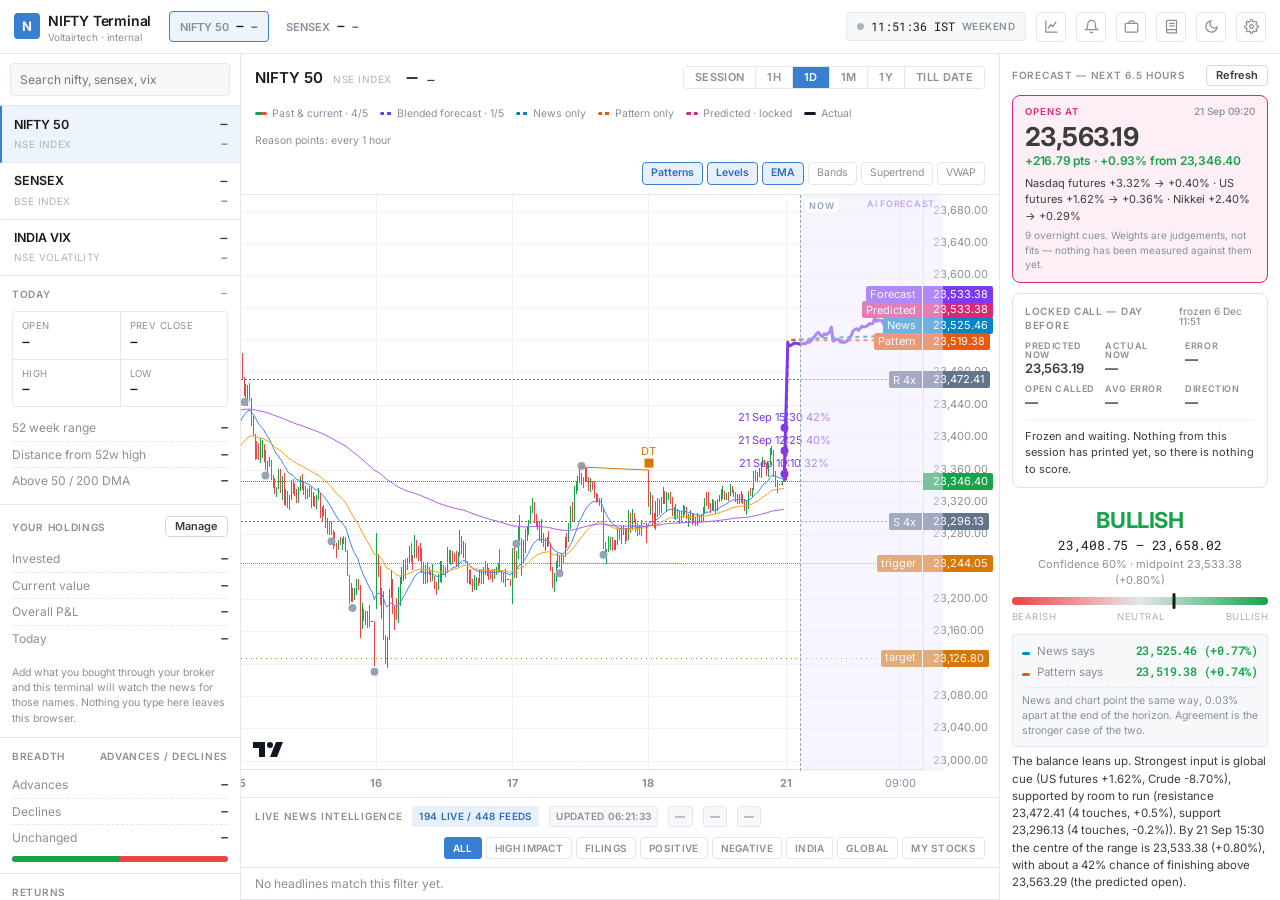
==== commit 5c6923bf: "Predict the open, project every minute, and score the frozen line Three questions the page could not" ====
--- a/index.html
+++ b/index.html
@@ -155,6 +155,7 @@
       <div class="toolbar-spacer"></div>
 
       <div class="tf-group" id="tf-group" role="group" aria-label="Timeframe">
+        <button class="tf-btn" data-tf="1S"  aria-pressed="false" title="Session view &middot; one bar a minute, projected to 15:30">SESSION</button>
         <button class="tf-btn" data-tf="1H"  aria-pressed="false" title="Hourly view &middot; reasons every 10 minutes">1H</button>
         <button class="tf-btn" data-tf="1D"  aria-pressed="true"  title="Daily view &middot; reasons every 1 hour">1D</button>
         <button class="tf-btn" data-tf="1M"  aria-pressed="false" title="Monthly view &middot; reasons every 1 day">1M</button>
@@ -167,7 +168,8 @@
         <span class="lg" title="All lanes blended. This is the headline forecast."><span class="lg-swatch fc"></span> Blended forecast &middot; 1/5</span>
         <span class="lg" title="News flow and global cues only, with no chart input at all."><span class="lg-swatch fcnews"></span> News only</span>
         <span class="lg" title="Chart structure, momentum and room to the next level. No headline input."><span class="lg-swatch fcpat"></span> Pattern only</span>
-        <span class="lg"><span class="lg-swatch cone"></span> Likely range</span>
+        <span class="lg" title="The call frozen when this session opened. It is never rewritten, so the line you see at close is the line that was drawn at the open."><span class="lg-swatch lock"></span> Predicted &middot; locked</span>
+        <span class="lg" title="What price actually did over the locked window. The gap between this and the line above is the error, in points."><span class="lg-swatch act"></span> Actual</span>
         <span class="lg" id="reason-granularity">Reason points: every 1 hour</span>
       </div>
       <div class="overlay-group" id="overlay-group" role="group" aria-label="Chart overlays">
@@ -277,6 +279,38 @@
           <span class="label">Forecast &mdash; next <span id="fc-horizon">&mdash;</span></span>
           <button class="btn btn-sm" id="btn-reforecast">Refresh</button>
         </div>
+        <!-- The opening call. Hidden during the session on purpose: once the
+             market has opened there is no gap left to predict, and leaving a
+             stale number on screen would read as a live claim. -->
+        <div class="open-call" id="open-call" hidden>
+          <div class="open-call-head">
+            <span class="open-call-k">Opens at</span>
+            <span class="open-call-when" id="open-when">&mdash;</span>
+          </div>
+          <div class="open-call-price num" id="open-price">&mdash;</div>
+          <div class="open-call-gap num" id="open-gap">&mdash;</div>
+          <div class="open-call-why" id="open-why">&mdash;</div>
+          <div class="open-call-basis" id="open-basis">&mdash;</div>
+        </div>
+
+        <!-- Predicted against actual, for the call that was frozen this
+             session. Nothing here is recomputed; see lock() in ledger.js. -->
+        <div class="lockscore" id="lockscore" hidden>
+          <div class="lockscore-head">
+            <span class="label">Locked call &mdash; <span id="lock-stage">&mdash;</span></span>
+            <span class="lockscore-when" id="lock-when">&mdash;</span>
+          </div>
+          <div class="lockscore-grid">
+            <div><span class="ls-k">Predicted now</span><span class="ls-v num" id="lock-pred">&mdash;</span></div>
+            <div><span class="ls-k">Actual now</span><span class="ls-v num" id="lock-act">&mdash;</span></div>
+            <div><span class="ls-k">Error</span><span class="ls-v num" id="lock-err">&mdash;</span></div>
+            <div><span class="ls-k">Open called</span><span class="ls-v num" id="lock-open">&mdash;</span></div>
+            <div><span class="ls-k">Avg error</span><span class="ls-v num" id="lock-mae">&mdash;</span></div>
+            <div><span class="ls-k">Direction</span><span class="ls-v num" id="lock-dir">&mdash;</span></div>
+          </div>
+          <div class="lockscore-verdict" id="lock-verdict">&mdash;</div>
+        </div>
+
         <div class="verdict">
           <div class="verdict-dir" id="fc-direction">&mdash;</div>
           <div class="verdict-range num" id="fc-range">&mdash;</div>
@@ -410,6 +444,9 @@
       <div class="section">
         <div class="section-head"><span class="label">What is driving it</span><span class="label" id="fc-weights-note">weighted</span></div>
         <div class="drivers" id="fc-drivers"></div>
+        <!-- What the model has changed about itself. Empty of drama on
+             purpose: see renderLearn() in app.js. -->
+        <p class="learn-note" id="learn-note">&mdash;</p>
       </div>
 
       <!-- Pattern recognition, with each pattern's own measured record -->
@@ -605,6 +642,16 @@
         <label>Stored data</label>
         <small id="storage-note">&mdash;</small>
         <button class="btn btn-sm" id="btn-clear-cache" style="justify-self:start">Clear cached news</button>
+      </div>
+
+      <div class="field">
+        <label>Locked calls</label>
+        <small id="locks-note">&mdash;</small>
+        <!-- Deliberately not next to the chart. A lock that is one click away
+             from the panel scoring it is not a lock, and the whole value of
+             the predicted-vs-actual record is that a bad morning cannot be
+             deleted on the morning it happens. -->
+        <button class="btn btn-sm" id="btn-clear-locks" style="justify-self:start">Forget every locked call</button>
       </div>
     </div>
     <div class="modal-foot">
@@ -696,6 +743,9 @@
 <script src="assets/js/vol.js"></script>
 <script src="assets/js/forecast.js"></script>
 <script src="assets/js/ledger.js"></script>
+<!-- learn reads the ledger and is read by forecast at build time, so it
+     sits between them in the load order. -->
+<script src="assets/js/learn.js"></script>
 <script src="assets/js/engine.js"></script>
 <script src="assets/js/chart.js"></script>
 <script src="assets/js/app.js"></script>
--- a/assets/style.css
+++ b/assets/style.css
@@ -40,6 +40,11 @@
   --forecast:      #7c3aed;
   --fc-news:       #0284c7;
   --fc-pattern:    #ea580c;
+  /* The frozen call and what actually happened. Deliberately outside the
+     violet/blue/orange family the live projections use, because these two are
+     the only lines a reader is asked to compare against each other. */
+  --fc-locked:     #db2777;
+  --actual-line:   #111827;
   --forecast-soft: #ede9fe;
   --now-line:      #94a3b8;
   --pattern-bull:  #0ea5e9;
@@ -92,6 +97,8 @@
   --forecast:      #a78bfa;
   --fc-news:       #38bdf8;
   --fc-pattern:    #fb923c;
+  --fc-locked:     #f472b6;
+  --actual-line:   #e5e7eb;
   --forecast-soft: #251d3d;
   --now-line:      #64748b;
   --pattern-bull:  #38bdf8;
@@ -292,7 +299,8 @@
 .lg-swatch.fc   { background: repeating-linear-gradient(90deg, var(--forecast) 0 4px, transparent 4px 7px); }
 .lg-swatch.fcnews { background: repeating-linear-gradient(90deg, var(--fc-news) 0 4px, transparent 4px 7px); }
 .lg-swatch.fcpat  { background: repeating-linear-gradient(90deg, var(--fc-pattern) 0 4px, transparent 4px 7px); }
-.lg-swatch.cone { background: var(--forecast-soft); border: 1px solid var(--forecast); height: 8px; border-radius: 2px; }
+.lg-swatch.lock { background: repeating-linear-gradient(90deg, var(--fc-locked) 0 5px, transparent 5px 8px); }
+.lg-swatch.act  { background: var(--actual-line); }
 
 .chart-stage { position: relative; flex: 1 1 auto; min-height: 260px; }
 #chart { position: absolute; inset: 0; }
@@ -985,3 +993,55 @@
 .fcard-val { font: 600 10px/1 var(--mono); text-align: right; }
 .fcard-foot { display: flex; justify-content: space-between; gap: 8px; font-size: 10px; color: var(--ink-muted); }
 .fcard-fine { font-size: 9.5px; line-height: 1.4; color: var(--ink-faint); margin: 6px 0 0; }
+
+
+/* ------------------------------------------------------- the opening call
+   Given its own block rather than a row in the verdict grid because it is a
+   different kind of statement: everything else on that card is "which way
+   from here" and this is a price, at a time, that has not happened yet. */
+.open-call {
+  border: 1px solid var(--fc-locked); border-radius: 8px;
+  padding: 10px 12px; margin: 0 0 10px;
+  background: color-mix(in srgb, var(--fc-locked) 7%, transparent);
+}
+.open-call-head { display: flex; justify-content: space-between; align-items: baseline; gap: 8px; }
+.open-call-k {
+  font: 600 9.5px/1 var(--sans); letter-spacing: .1em; text-transform: uppercase;
+  color: var(--fc-locked);
+}
+.open-call-when { font: 500 10px/1 var(--sans); color: var(--ink-muted); }
+.open-call-price { font: 700 26px/1.1 var(--sans); margin-top: 6px; letter-spacing: -.02em; }
+.open-call-gap { font: 600 12px/1.3 var(--sans); margin-top: 2px; }
+.open-call-gap.up { color: var(--up); }
+.open-call-gap.down { color: var(--down); }
+.open-call-why { font: 400 11px/1.5 var(--sans); color: var(--ink); margin-top: 6px; }
+.open-call-basis { font: 400 10px/1.45 var(--sans); color: var(--ink-muted); margin-top: 4px; }
+
+/* --------------------------------------------------- predicted vs actual */
+.lockscore {
+  border: 1px solid var(--axis); border-radius: 8px;
+  padding: 10px 12px; margin: 0 0 10px;
+}
+.lockscore-head { display: flex; justify-content: space-between; align-items: baseline; gap: 8px; }
+.lockscore-when { font: 500 10px/1 var(--sans); color: var(--ink-muted); }
+.lockscore-grid {
+  display: grid; grid-template-columns: repeat(3, 1fr); gap: 8px 10px; margin-top: 8px;
+}
+.lockscore-grid > div { display: flex; flex-direction: column; gap: 2px; min-width: 0; }
+.ls-k {
+  font: 600 9px/1 var(--sans); letter-spacing: .07em; text-transform: uppercase;
+  color: var(--ink-muted);
+}
+.ls-v { font: 600 13px/1.2 var(--sans); }
+.ls-v.up { color: var(--up); }
+.ls-v.down { color: var(--down); }
+.lockscore-verdict {
+  font: 400 11px/1.5 var(--sans); color: var(--ink); margin-top: 8px;
+  padding-top: 8px; border-top: 1px solid var(--grid);
+}
+@media (max-width: 420px) { .lockscore-grid { grid-template-columns: repeat(2, 1fr); } }
+
+.learn-note {
+  font: 400 10.5px/1.5 var(--sans); color: var(--ink-muted);
+  margin: 8px 0 0; padding-top: 8px; border-top: 1px solid var(--grid);
+}
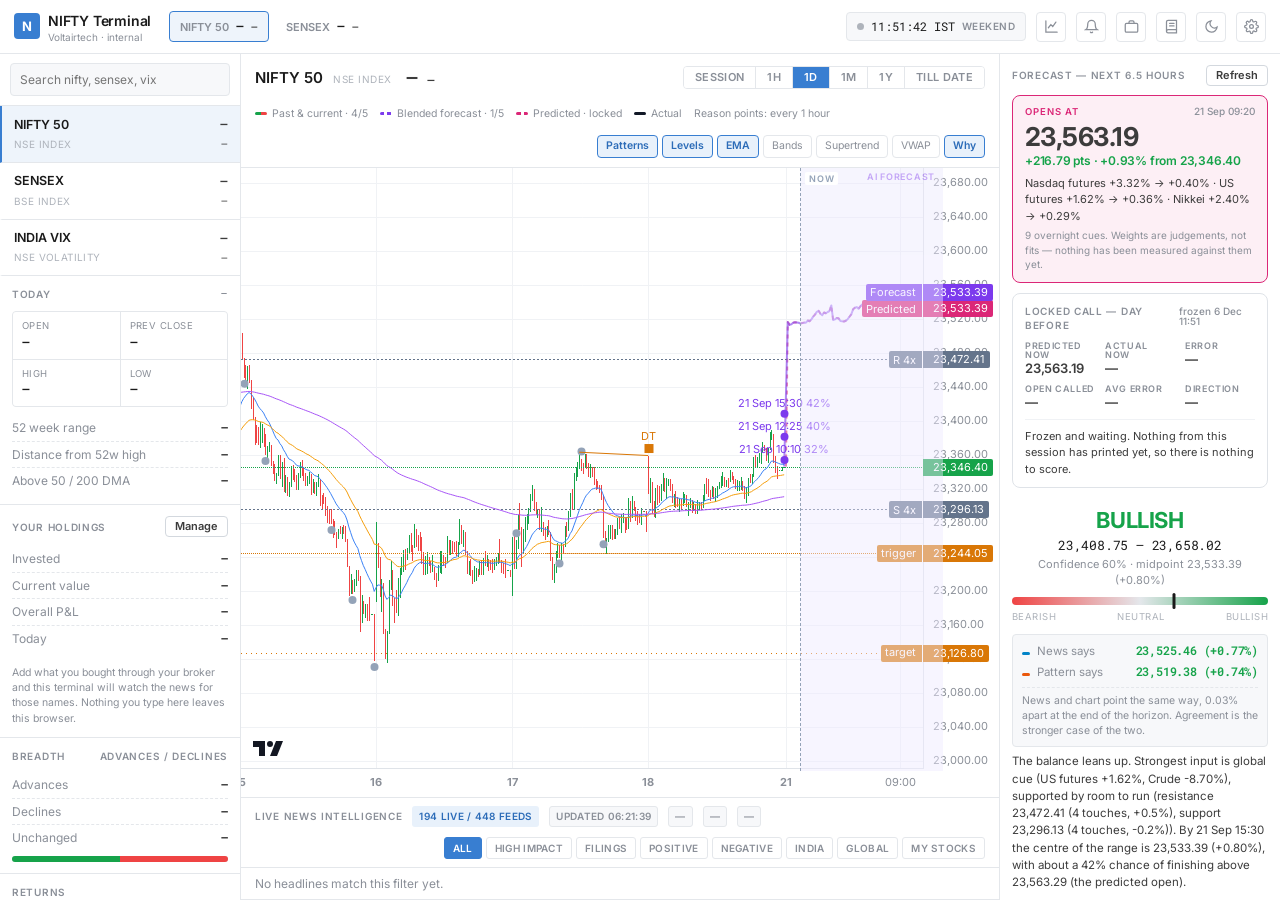
==== commit 8d8bdf50: "Candles first, the whole pattern canon, and a vote for the model The hover card carried the per-lane" ====
--- a/index.html
+++ b/index.html
@@ -166,8 +166,6 @@
       <div class="chart-legend">
         <span class="lg"><span class="lg-swatch hist"></span> Past &amp; current &middot; 4/5</span>
         <span class="lg" title="All lanes blended. This is the headline forecast."><span class="lg-swatch fc"></span> Blended forecast &middot; 1/5</span>
-        <span class="lg" title="News flow and global cues only, with no chart input at all."><span class="lg-swatch fcnews"></span> News only</span>
-        <span class="lg" title="Chart structure, momentum and room to the next level. No headline input."><span class="lg-swatch fcpat"></span> Pattern only</span>
         <span class="lg" title="The call frozen when this session opened. It is never rewritten, so the line you see at close is the line that was drawn at the open."><span class="lg-swatch lock"></span> Predicted &middot; locked</span>
         <span class="lg" title="What price actually did over the locked window. The gap between this and the line above is the error, in points."><span class="lg-swatch act"></span> Actual</span>
         <span class="lg" id="reason-granularity">Reason points: every 1 hour</span>
@@ -179,6 +177,7 @@
         <button class="ov-btn"        data-ov="bands"      title="Bollinger bands, 20 period 2 sigma">Bands</button>
         <button class="ov-btn"        data-ov="supertrend" title="Supertrend 10 period, 3x ATR">Supertrend</button>
         <button class="ov-btn"        data-ov="vwap"       title="Session VWAP (needs volume)">VWAP</button>
+        <button class="ov-btn is-on"  data-ov="why"        title="The hover card explaining why the line is at a given point">Why</button>
       </div>
     </div>
 
@@ -204,6 +203,14 @@
            happened; on the right it is why the model thinks what it thinks at
            that particular minute - which is not the same at 09:20 as at 15:30,
            because each lane's push arrives on its own curve. -->
+      <!-- Four lines, and it stays above the time axis.
+
+           It used to carry the per-lane bars, the likely range and a
+           three-clause footnote. All of that is on the forecast panel to the
+           right, permanently and in more space, so the card was repeating it
+           on top of the chart and covering the one thing only the chart has:
+           the time axis. What is left is what the panel cannot answer, which
+           is why the line is at THIS point rather than overall. -->
       <div class="forecast-card hidden" id="forecast-card" role="status">
         <div class="fcard-head">
           <span class="fcard-when" id="fcd-when">&mdash;</span>
@@ -214,12 +221,6 @@
           <span class="fcard-prob" id="fcd-prob">&mdash;</span>
         </div>
         <p class="fcard-lead" id="fcd-lead">&mdash;</p>
-        <div class="fcard-bars" id="fcd-bars"></div>
-        <div class="fcard-foot">
-          <span id="fcd-range">&mdash;</span>
-          <span id="fcd-width">&mdash;</span>
-        </div>
-        <p class="fcard-fine" id="fcd-fine">&mdash;</p>
       </div>
 
       <div class="chart-empty" id="chart-empty">
@@ -449,6 +450,20 @@
         <p class="learn-note" id="learn-note">&mdash;</p>
       </div>
 
+      <!-- ========================================================= EVIDENCE
+           "Analyses thousands of datapoints" is the emptiest sentence in this
+           industry. The only thing that makes it not empty is itemising it,
+           so the number is a button and the button opens the list. -->
+      <div class="section" id="evidence-section">
+        <div class="section-head">
+          <span class="label">Evidence behind this forecast</span>
+          <button class="btn btn-sm" id="btn-evidence" aria-expanded="false">Break it down</button>
+        </div>
+        <div class="ev-total"><span class="ev-total-n num" id="ev-total">&mdash;</span><span class="ev-total-k">observations read and scored</span></div>
+        <div class="ev-list" id="ev-list" hidden></div>
+        <p class="ev-note" id="ev-note">&mdash;</p>
+      </div>
+
       <!-- Pattern recognition, with each pattern's own measured record -->
       <!-- ======================================================== STRUCTURES -->
       <div class="section" id="structure-section">
@@ -734,6 +749,9 @@
 <script src="assets/js/core.js"></script>
 <script src="assets/js/indicators.js"></script>
 <script src="assets/js/levels.js"></script>
+<!-- candles.js is the detector table; patterns.js is the scan and the
+     measured record that scores it. Table first. -->
+<script src="assets/js/candles.js"></script>
 <script src="assets/js/patterns.js"></script>
 <script src="assets/js/structures.js"></script>
 <script src="assets/js/journal.js"></script>
@@ -746,6 +764,8 @@
 <!-- learn reads the ledger and is read by forecast at build time, so it
      sits between them in the load order. -->
 <script src="assets/js/learn.js"></script>
+<!-- evidence reads every other module's output, so it loads after them. -->
+<script src="assets/js/evidence.js"></script>
 <script src="assets/js/engine.js"></script>
 <script src="assets/js/chart.js"></script>
 <script src="assets/js/app.js"></script>
--- a/assets/style.css
+++ b/assets/style.css
@@ -964,7 +964,7 @@
    two read as one family, but wider and with room for the per-lane bars: the
    question "why does it lean up here" needs the sizes compared, not listed. */
 .forecast-card {
-  position: absolute; z-index: 11; width: 300px;
+  position: absolute; z-index: 11; width: 260px;
   background: var(--bg-raised); border: 1px solid var(--border-strong);
   border-radius: var(--radius-lg); box-shadow: var(--shadow-lg);
   padding: 10px 11px; pointer-events: none;
@@ -981,7 +981,11 @@
 /* One row per lane: name, a bar whose length is its share of the push, and the
    signed number. The bar is what makes a glance enough - a list of seven
    percentages is not something anyone reads while a chart is moving. */
-.fcard-bars { display: flex; flex-direction: column; gap: 3px; margin-bottom: 7px; }
+/* .fcard-bars / .fcard-row / .fcard-foot / .fcard-fine were the lane
+   breakdown, the likely-range row and the footnote. The card stopped drawing
+   them on 20 Sep 2026 - all three are on the forecast panel, with more room -
+   so the rules are gone rather than left to style nothing. */
+.fcard-bars { display: none; }
 .fcard-row { display: grid; grid-template-columns: 82px 1fr 52px; align-items: center; gap: 6px; }
 .fcard-name { font-size: 10px; color: var(--ink-muted); white-space: nowrap; overflow: hidden; text-overflow: ellipsis; }
 .fcard-track { position: relative; height: 7px; background: var(--grid); border-radius: 2px; }
@@ -1045,3 +1049,25 @@
   font: 400 10.5px/1.5 var(--sans); color: var(--ink-muted);
   margin: 8px 0 0; padding-top: 8px; border-top: 1px solid var(--grid);
 }
+
+
+/* The hover card carries four lines now, so it is sized for four lines. The
+   old width was set by the lane bars it no longer draws. */
+.forecast-card .fcard-lead { margin: 6px 0 0; }
+
+
+/* ------------------------------------------------------------- evidence */
+.ev-total { display: flex; align-items: baseline; gap: 8px; margin: 6px 0 2px; }
+.ev-total-n { font: 700 26px/1.1 var(--sans); letter-spacing: -.02em; color: var(--ink-strong); }
+.ev-total-k { font: 400 11px/1.3 var(--sans); color: var(--ink-muted); }
+.ev-list { display: flex; flex-direction: column; gap: 7px; margin: 10px 0 0; }
+.ev-row { display: grid; grid-template-columns: 1fr auto; gap: 2px 10px; align-items: baseline; }
+.ev-row.dark .ev-k, .ev-row.dark .ev-n { color: var(--ink-faint); }
+.ev-k { font: 600 11px/1.3 var(--sans); color: var(--ink-strong); }
+.ev-n { font: 700 12px/1.3 var(--mono); }
+.ev-why { grid-column: 1 / -1; font: 400 10px/1.45 var(--sans); color: var(--ink-muted); }
+.ev-src { color: var(--ink-faint); }
+.ev-note {
+  font: 400 10px/1.5 var(--sans); color: var(--ink-muted);
+  margin: 10px 0 0; padding-top: 8px; border-top: 1px solid var(--grid);
+}
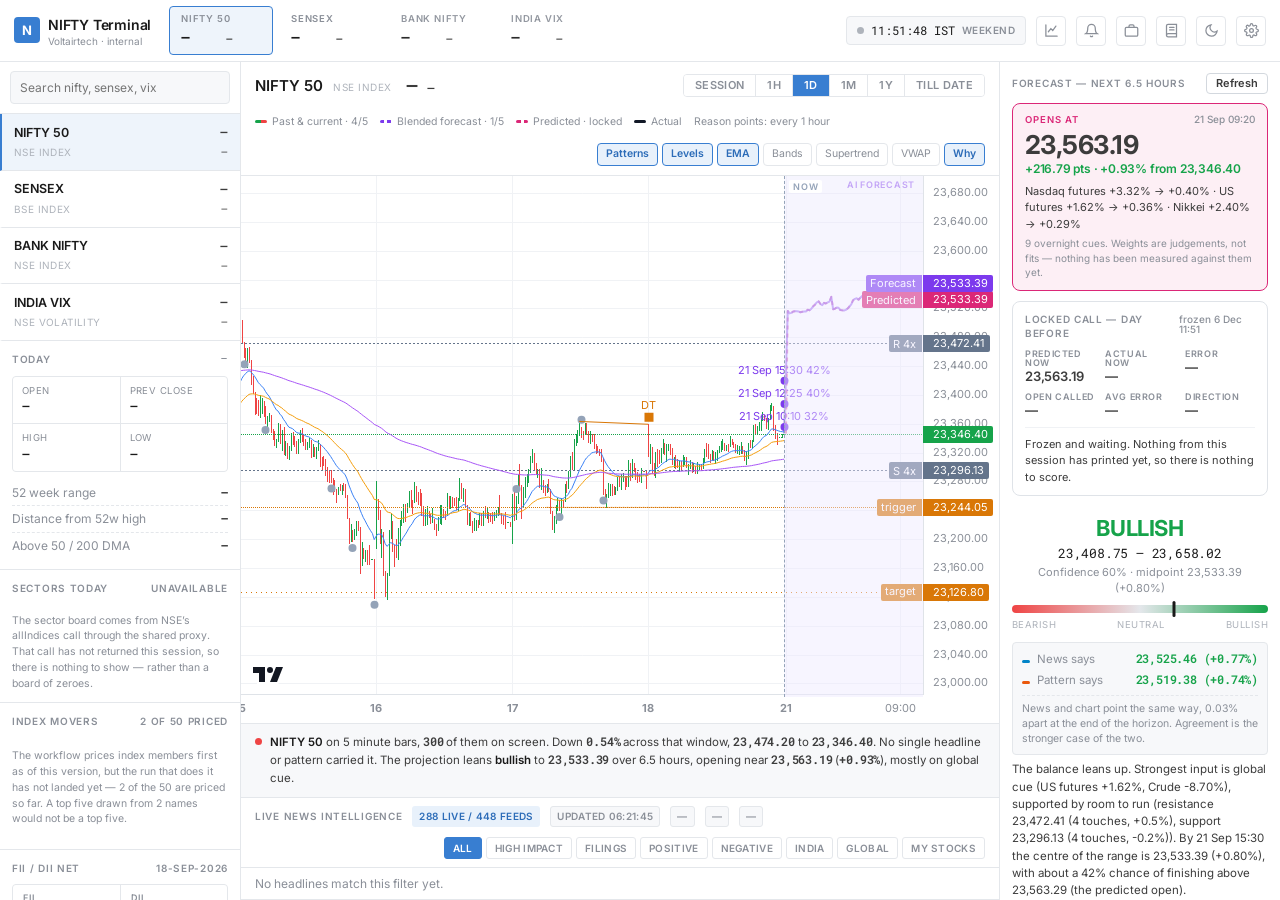
==== commit d1519fee: "Draw what was already being fetched, and delete what was being fetched for nobody A quality pass, no" ====
--- a/index.html
+++ b/index.html
@@ -44,6 +44,20 @@
       <span class="tick-ltp num" data-field="ltp">&mdash;</span>
       <span class="tick-chg num" data-field="chg">&mdash;</span>
     </div>
+    <!-- Bank Nifty and India VIX are quote-only: they are on the board
+         because no Indian trader reads the index without them, but the
+         forecast does not run on them, so clicking them does not switch
+         the chart. -->
+    <div class="tick is-quote" data-symbol="BANKNIFTY">
+      <span class="tick-name">BANK NIFTY</span>
+      <span class="tick-ltp num" data-field="ltp">&mdash;</span>
+      <span class="tick-chg num" data-field="chg">&mdash;</span>
+    </div>
+    <div class="tick is-quote" data-symbol="INDIAVIX">
+      <span class="tick-name">INDIA VIX</span>
+      <span class="tick-ltp num" data-field="ltp">&mdash;</span>
+      <span class="tick-chg num" data-field="chg">&mdash;</span>
+    </div>
   </div>
 
   <div class="topbar-right">
@@ -100,6 +114,59 @@
         <div class="kv"><span class="kv-k">Above 50 / 200 DMA</span><span class="kv-v" id="st-dma">&mdash;</span></div>
       </div>
 
+      <!-- ======================================================= SECTORS
+           NSE's allIndices call already returned every sector index in the
+           same response the breadth numbers come from. The page computed
+           this list and drew none of it until 20 Sep 2026 - a lane written
+           and never read, which is the bug CLAUDE.md opens with. Sector
+           performance is the first thing an Indian trader reads after the
+           index level itself. -->
+      <div class="section" id="sector-board-section">
+        <div class="section-head">
+          <span class="label">Sectors today</span>
+          <span class="label" id="sector-board-note">&mdash;</span>
+        </div>
+        <div class="heat" id="sector-heat"></div>
+        <p class="hint" id="sector-board-read">&mdash;</p>
+      </div>
+
+      <!-- ======================================================== MOVERS
+           Index members only. Showing the biggest movers of a 2,551 name
+           universe would put an illiquid microcap at the top every day and
+           tell a NIFTY reader nothing. -->
+      <div class="section" id="movers-section">
+        <div class="section-head">
+          <span class="label">Index movers</span>
+          <span class="label" id="movers-note">&mdash;</span>
+        </div>
+        <div class="movers">
+          <div class="movers-col">
+            <div class="movers-h up">Gainers</div>
+            <div id="movers-up"></div>
+          </div>
+          <div class="movers-col">
+            <div class="movers-h down">Losers</div>
+            <div id="movers-dn"></div>
+          </div>
+        </div>
+      </div>
+
+      <!-- =========================================================== FLOWS
+           FII and DII net, in crore. The workflow has been fetching this
+           since the repo existed and nothing on the page displayed it. It is
+           the number every business channel closes the day on. -->
+      <div class="section" id="flows-section">
+        <div class="section-head">
+          <span class="label">FII / DII net</span>
+          <span class="label" id="flows-date">&mdash;</span>
+        </div>
+        <div class="flow-grid">
+          <div class="flow"><span class="flow-k">FII</span><span class="flow-v num" id="flow-fii">&mdash;</span></div>
+          <div class="flow"><span class="flow-k">DII</span><span class="flow-v num" id="flow-dii">&mdash;</span></div>
+        </div>
+        <p class="hint" id="flows-read">&mdash;</p>
+      </div>
+
       <!-- Market breadth -->
       <!-- ========================================================= HOLDINGS -->
       <div class="section" id="holdings-section">
@@ -227,6 +294,20 @@
         <strong>Loading NIFTY candles&hellip;</strong>
         <span class="muted">Pulling live OHLC, then overlaying the news-driven forecast.</span>
       </div>
+    </div>
+
+    <!-- ===================================================== CHART READING
+         The chart, in words.
+
+         Everything on it already has a reason attached somewhere - a reason
+         point you can click, a pattern in the panel, a lane in the forecast -
+         but a reader has to go hunting for each one, and a chart that has to
+         be interrogated is not self-explanatory. This says what the picture
+         currently shows and what moved it, in the two or three sentences
+         somebody would use out loud. -->
+    <div class="chart-read" id="chart-read">
+      <span class="cr-dot" id="cr-dot"></span>
+      <p class="cr-text" id="cr-text">Reading the chart&hellip;</p>
     </div>
 
     <!-- ---------------------------------------------------- NEWS CONSOLE -->
--- a/assets/style.css
+++ b/assets/style.css
@@ -64,7 +64,9 @@
   --shadow:   0 1px 2px rgba(16,24,40,.06), 0 1px 3px rgba(16,24,40,.08);
   --shadow-lg:0 8px 24px rgba(16,24,40,.12);
 
-  --header-h: 54px;
+  /* 62px, not 54: the ticker tiles went to two lines on 20 Sep 2026 and
+     54 clipped the label off the top of every one of them. */
+  --header-h: 62px;
   --mw-w:     272px;
   --insight-w:320px;
 
@@ -158,17 +160,35 @@
 .ticker-strip { display: flex; gap: 6px; flex: 1 1 auto; min-width: 0; overflow-x: auto; scrollbar-width: none; }
 .ticker-strip::-webkit-scrollbar { display: none; }
 
+/* Two lines, not one. A ticker tile is read as "name, then number", and a
+   single baseline row of name / price / change makes all three compete - the
+   price is the thing the eye should land on and it was the same weight as the
+   label above it. This is the shape every Indian broker and exchange site
+   uses, for that reason.
+
+   Grid areas rather than a wrapper element, because the three children are
+   flat in the markup and adding a wrapper would mean touching renderTicker(),
+   which finds them by data-field. */
 .tick {
-  display: flex; align-items: baseline; gap: 7px;
-  padding: 5px 10px; border-radius: var(--radius);
+  display: grid;
+  grid-template-columns: auto auto;
+  grid-template-areas: "name name" "ltp chg";
+  align-items: baseline;
+  column-gap: 7px; row-gap: 1px;
+  padding: 5px 11px; border-radius: var(--radius);
   border: 1px solid transparent; cursor: pointer; white-space: nowrap;
   transition: background .12s, border-color .12s;
+  min-width: 104px;
 }
 .tick:hover { background: var(--bg-hover); }
 .tick[aria-selected="true"] { background: var(--bg-active); border-color: var(--brand); }
-.tick-name { font-size: 11px; font-weight: 600; color: var(--ink-muted); }
-.tick-ltp  { font-size: 13px; font-weight: 600; color: var(--ink-strong); }
-.tick-chg  { font-size: 11px; font-weight: 500; }
+.tick-name {
+  grid-area: name;
+  font-size: 9.5px; font-weight: 600; letter-spacing: .08em;
+  text-transform: uppercase; color: var(--ink-muted);
+}
+.tick-ltp { grid-area: ltp; font-size: 15px; font-weight: 700; color: var(--ink-strong); letter-spacing: -.3px; }
+.tick-chg { grid-area: chg; font-size: 10.5px; font-weight: 600; }
 
 .topbar-right { display: flex; align-items: center; gap: 10px; flex: 0 0 auto; }
 
@@ -1071,3 +1091,105 @@
   font: 400 10px/1.5 var(--sans); color: var(--ink-muted);
   margin: 10px 0 0; padding-top: 8px; border-top: 1px solid var(--grid);
 }
+
+
+/* ============================================================== SECTOR HEAT
+
+   A tile grid, not a bar chart. Eighteen sectors read as a board at a glance
+   the way a bar list never does, and the board is the format every Indian
+   market site uses for exactly that reason.
+
+   Colour carries the magnitude, not just the sign: four steps each way,
+   stepped rather than continuous, because a reader is comparing tiles to each
+   other and a smooth gradient makes two adjacent tiles look identical when
+   they are 0.4% apart. */
+.heat { display: grid; grid-template-columns: repeat(3, 1fr); gap: 3px; margin-top: 8px; }
+.heat-tile {
+  padding: 7px 6px 6px; border-radius: 4px; min-width: 0;
+  display: flex; flex-direction: column; gap: 1px;
+  border: 1px solid transparent;
+}
+.heat-name {
+  font: 600 9px/1.15 var(--sans); letter-spacing: .02em;
+  text-transform: uppercase; color: var(--ink-strong);
+  white-space: nowrap; overflow: hidden; text-overflow: ellipsis;
+}
+.heat-v { font: 700 12px/1.2 var(--mono); }
+.heat-tile.broad { border-color: var(--border-strong); border-style: dashed; }
+
+.heat-u4 { background: color-mix(in srgb, var(--up) 30%, transparent); }
+.heat-u3 { background: color-mix(in srgb, var(--up) 20%, transparent); }
+.heat-u2 { background: color-mix(in srgb, var(--up) 12%, transparent); }
+.heat-u1 { background: color-mix(in srgb, var(--up) 6%,  transparent); }
+.heat-d1 { background: color-mix(in srgb, var(--down) 6%,  transparent); }
+.heat-d2 { background: color-mix(in srgb, var(--down) 12%, transparent); }
+.heat-d3 { background: color-mix(in srgb, var(--down) 20%, transparent); }
+.heat-d4 { background: color-mix(in srgb, var(--down) 30%, transparent); }
+.heat-z  { background: var(--bg-sunken); }
+.heat-u4 .heat-v, .heat-u3 .heat-v, .heat-u2 .heat-v, .heat-u1 .heat-v { color: var(--up); }
+.heat-d4 .heat-v, .heat-d3 .heat-v, .heat-d2 .heat-v, .heat-d1 .heat-v { color: var(--down); }
+.heat-z .heat-v { color: var(--ink-muted); }
+
+/* ==================================================================== MOVERS */
+.movers { display: grid; grid-template-columns: 1fr 1fr; gap: 10px; margin-top: 8px; }
+/* When there is nothing to rank, the explanation spans both columns rather
+   than printing the same paragraph twice side by side. */
+.movers.is-empty { grid-template-columns: 1fr; }
+.movers.is-empty .movers-col:last-child { display: none; }
+.movers.is-empty .movers-h { display: none; }
+.movers-col { min-width: 0; }
+.movers-h {
+  font: 600 9px/1 var(--sans); letter-spacing: .09em; text-transform: uppercase;
+  padding-bottom: 5px; margin-bottom: 4px; border-bottom: 1px solid var(--border);
+}
+.movers-h.up { color: var(--up); }
+.movers-h.down { color: var(--down); }
+.mv-row {
+  display: grid; grid-template-columns: minmax(0,1fr) auto; gap: 6px;
+  align-items: baseline; padding: 3px 0; font-size: 11px;
+}
+.mv-s { font-weight: 600; color: var(--ink-strong); white-space: nowrap; overflow: hidden; text-overflow: ellipsis; }
+.mv-v { font: 600 11px/1 var(--mono); }
+.mv-empty { font-size: 10.5px; color: var(--ink-muted); line-height: 1.5; }
+
+/* ===================================================================== FLOWS */
+.flow-grid {
+  display: grid; grid-template-columns: 1fr 1fr; gap: 1px; margin-top: 8px;
+  background: var(--border); border: 1px solid var(--border);
+  border-radius: var(--radius); overflow: hidden;
+}
+.flow { background: var(--bg); padding: 8px 10px; display: flex; flex-direction: column; gap: 3px; }
+.flow-k {
+  font: 600 9px/1 var(--sans); letter-spacing: .09em;
+  text-transform: uppercase; color: var(--ink-muted);
+}
+.flow-v { font: 700 14px/1.1 var(--mono); }
+.flow-v.up { color: var(--up); }
+.flow-v.down { color: var(--down); }
+
+.hint { font: 400 10.5px/1.5 var(--sans); color: var(--ink-muted); margin: 8px 0 0; }
+
+/* A quote-only ticker is on the board but does not switch the chart, so it
+   must not look clickable. */
+.tick.is-quote { cursor: default; opacity: .92; }
+.tick.is-quote:hover { background: transparent; }
+
+
+/* ============================================================== CHART READ
+   Sits directly under the chart, above the news console, because it is about
+   the chart and a reader's eye should not have to leave it. */
+.chart-read {
+  display: flex; align-items: flex-start; gap: 8px;
+  padding: 9px 14px; border-top: 1px solid var(--border);
+  background: var(--bg-sunken); flex: 0 0 auto;
+}
+.cr-dot {
+  width: 7px; height: 7px; border-radius: 50%; margin-top: 5px;
+  background: var(--flat); flex: 0 0 auto;
+}
+.cr-dot.up { background: var(--up); }
+.cr-dot.down { background: var(--down); }
+.cr-text { margin: 0; font: 400 11.5px/1.55 var(--sans); color: var(--ink); }
+.cr-text b { color: var(--ink-strong); font-weight: 600; }
+.cr-text .num { font-family: var(--mono); font-weight: 600; }
+@media (max-width: 900px) { .chart-read { padding: 8px 10px; } .cr-text { font-size: 11px; } }
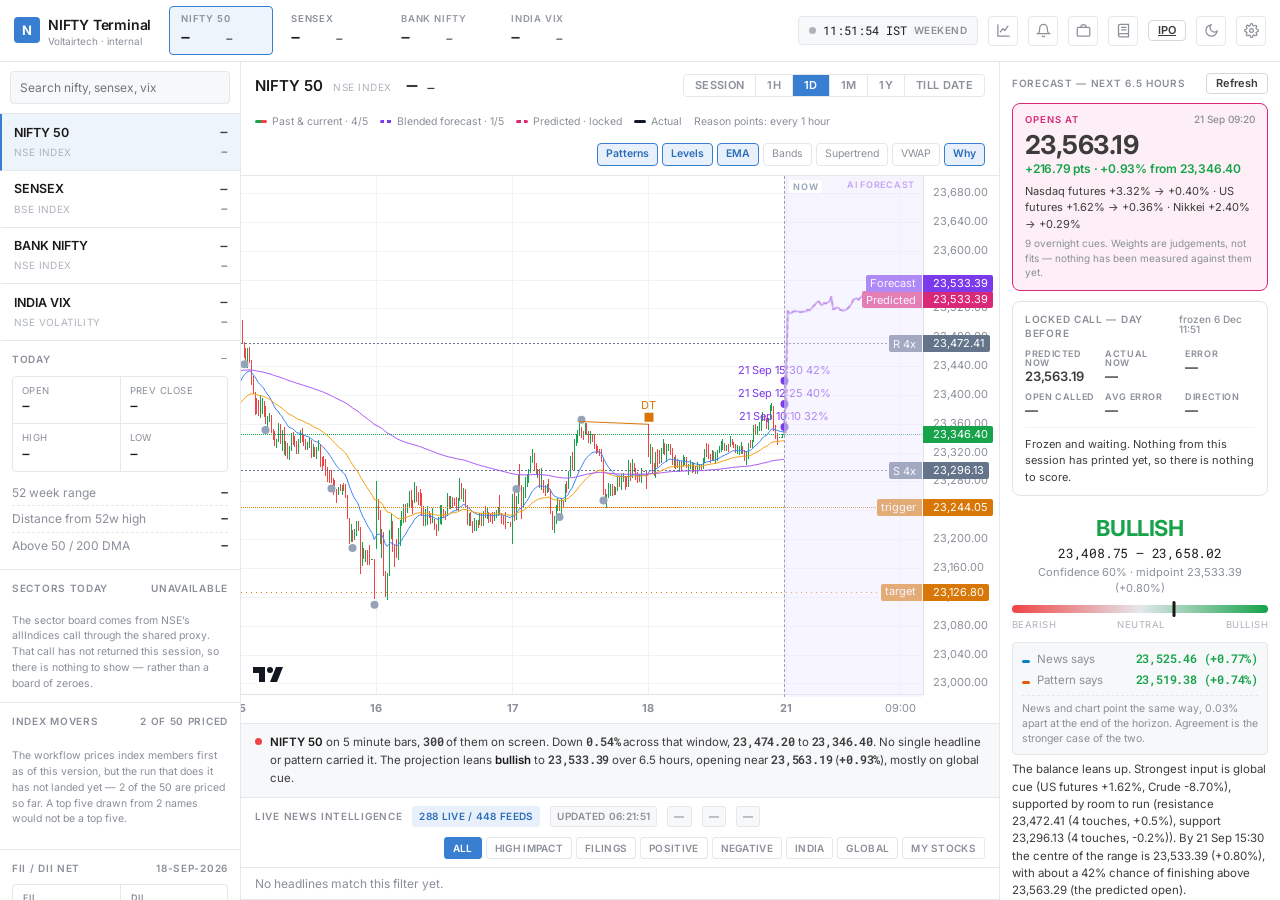
==== commit c29b4bf4: "IPO terminal: the book, the curve, the filings and a scorecard that refuses to be advice A separate " ====
--- a/index.html
+++ b/index.html
@@ -79,6 +79,7 @@
     <button class="icon-btn" id="btn-journal" title="Trade journal" aria-label="Trade journal">
       <svg viewBox="0 0 24 24" fill="none" stroke="currentColor" stroke-width="2" stroke-linecap="round"><path d="M4 19.5A2.5 2.5 0 0 1 6.5 17H20"/><path d="M6.5 2H20v20H6.5A2.5 2.5 0 0 1 4 19.5v-15A2.5 2.5 0 0 1 6.5 2z"/><path d="M9 7h7M9 11h7"/></svg>
     </button>
+    <a class="btn btn-sm" href="ipo.html" title="Indian IPOs: the live book, the filings and the listing record">IPO</a>
     <button class="icon-btn" id="btn-theme" title="Toggle dark mode" aria-label="Toggle dark mode">
       <svg viewBox="0 0 24 24" fill="none" stroke="currentColor" stroke-width="2" stroke-linecap="round"><path d="M21 12.8A9 9 0 1 1 11.2 3a7 7 0 0 0 9.8 9.8z"/></svg>
     </button>
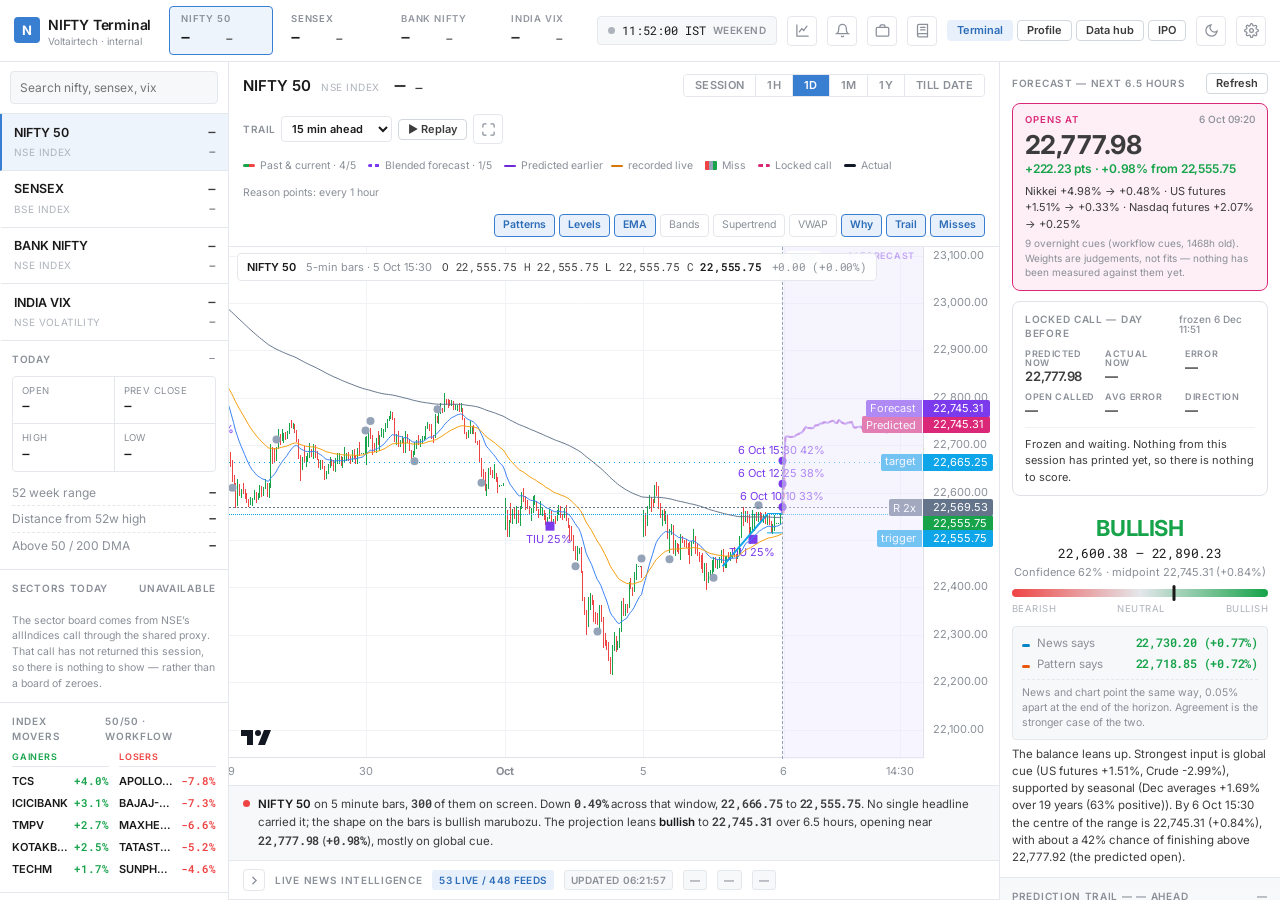
==== commit 5ef7ce7a: "updated 2" ====
--- a/index.html
+++ b/index.html
@@ -58,6 +58,15 @@
       <span class="tick-ltp num" data-field="ltp">&mdash;</span>
       <span class="tick-chg num" data-field="chg">&mdash;</span>
     </div>
+    <!-- GIFT Nifty, the NSE IX near-month future, live from TradingView's
+         screener. Quote-only like the two above, and shown rather than fed to
+         the model: see tvGlobal in config.js for why its distance from
+         NIFTY's close is not yet a clean gap signal. -->
+    <div class="tick is-quote" data-symbol="GIFTNIFTY" title="GIFT Nifty near-month future (NSE IX). Trades almost round the clock, so it moves while NSE is shut.">
+      <span class="tick-name">GIFT NIFTY</span>
+      <span class="tick-ltp num" data-field="ltp">&mdash;</span>
+      <span class="tick-chg num" data-field="chg">&mdash;</span>
+    </div>
   </div>
 
   <div class="topbar-right">
@@ -79,7 +88,12 @@
     <button class="icon-btn" id="btn-journal" title="Trade journal" aria-label="Trade journal">
       <svg viewBox="0 0 24 24" fill="none" stroke="currentColor" stroke-width="2" stroke-linecap="round"><path d="M4 19.5A2.5 2.5 0 0 1 6.5 17H20"/><path d="M6.5 2H20v20H6.5A2.5 2.5 0 0 1 4 19.5v-15A2.5 2.5 0 0 1 6.5 2z"/><path d="M9 7h7M9 11h7"/></svg>
     </button>
-    <a class="btn btn-sm" href="ipo.html" title="Indian IPOs: the live book, the filings and the listing record">IPO</a>
+    <nav class="top-nav" aria-label="Pages">
+      <a class="btn btn-sm is-current" href="index.html" title="NIFTY and SENSEX terminal">Terminal</a>
+      <a class="btn btn-sm" href="profile.html" title="Your profile: every buy and sell, positions, P&amp;L and alerts">Profile</a>
+      <a class="btn btn-sm" href="data.html" title="Every dataset this terminal reads, live status, and what can be added">Data hub</a>
+      <a class="btn btn-sm" href="ipo.html" title="Indian IPOs: the live book, the filings and the listing record">IPO</a>
+    </nav>
     <button class="icon-btn" id="btn-theme" title="Toggle dark mode" aria-label="Toggle dark mode">
       <svg viewBox="0 0 24 24" fill="none" stroke="currentColor" stroke-width="2" stroke-linecap="round"><path d="M21 12.8A9 9 0 1 1 11.2 3a7 7 0 0 0 9.8 9.8z"/></svg>
     </button>
@@ -166,6 +180,18 @@
           <div class="flow"><span class="flow-k">DII</span><span class="flow-v num" id="flow-dii">&mdash;</span></div>
         </div>
         <p class="hint" id="flows-read">&mdash;</p>
+        <!-- Who is long and who is short NIFTY futures, from NSE's
+             participant-wise open interest file. FII and DII cash numbers say
+             what institutions bought today; this says how the derivative book
+             is positioned going into tomorrow. -->
+        <div class="pos-block" id="fiipos-block">
+          <div class="section-head" style="margin:10px 0 6px">
+            <span class="label">Index futures positioning</span>
+            <span class="label" id="fiipos-date">&mdash;</span>
+          </div>
+          <div class="pos-rows" id="fiipos-rows"></div>
+          <p class="hint" id="fiipos-read">&mdash;</p>
+        </div>
       </div>
 
       <!-- Market breadth -->
@@ -173,7 +199,10 @@
       <div class="section" id="holdings-section">
         <div class="section-head">
           <span class="label">Your holdings</span>
-          <button class="btn btn-sm" id="btn-open-portfolio">Manage</button>
+          <span class="section-actions">
+            <a class="btn btn-sm" href="profile.html" title="Every buy and sell, positions, P&amp;L, alerts">Profile</a>
+            <button class="btn btn-sm" id="btn-open-portfolio">Quick add</button>
+          </span>
         </div>
         <div class="kv"><span class="kv-k">Invested</span><span class="kv-v" id="pf-invested">&mdash;</span></div>
         <div class="kv"><span class="kv-k">Current value</span><span class="kv-v" id="pf-current">&mdash;</span></div>
@@ -231,10 +260,23 @@
         <button class="tf-btn" data-tf="ALL" aria-pressed="false" title="Till date">TILL DATE</button>
       </div>
 
+      <div class="chart-actions">
+        <label class="trail-pick" title="How far ahead the remembered line was drawn. The trail point at 11:00 on a 1 hour lead is what the forecast made at 10:00 said 11:00 would be.">
+          <span>Trail</span>
+          <select id="trail-lead" aria-label="Prediction trail lead"></select>
+        </label>
+        <button class="btn btn-sm" id="btn-replay" title="Play a past session back bar by bar: the line runs ahead, the market arrives to meet it">&#9654; Replay</button>
+        <button class="icon-btn" id="btn-focus" title="Expand the chart (F)" aria-label="Expand the chart" aria-pressed="false">
+          <svg viewBox="0 0 24 24" fill="none" stroke="currentColor" stroke-width="2" stroke-linecap="round"><path d="M8 3H5a2 2 0 0 0-2 2v3M21 8V5a2 2 0 0 0-2-2h-3M3 16v3a2 2 0 0 0 2 2h3M16 21h3a2 2 0 0 0 2-2v-3"/></svg>
+        </button>
+      </div>
+
       <div class="chart-legend">
         <span class="lg"><span class="lg-swatch hist"></span> Past &amp; current &middot; 4/5</span>
         <span class="lg" title="All lanes blended. This is the headline forecast."><span class="lg-swatch fc"></span> Blended forecast &middot; 1/5</span>
-        <span class="lg" title="The call frozen when this session opened. It is never rewritten, so the line you see at close is the line that was drawn at the open."><span class="lg-swatch lock"></span> Predicted &middot; locked</span>
+        <span class="lg" title="The line the model drew one lead earlier, kept after its time came. Violet stretches are replayed from history; amber is what this browser recorded live and never rewrote."><span class="lg-swatch trail"></span> Predicted earlier <span class="lg-swatch trail-live"></span> recorded live</span>
+        <span class="lg" title="Actual close minus the remembered line, at every bar. Grey: inside the range the line carried. Green: price came in above it. Red: below it."><span class="lg-swatch err"></span> Miss</span>
+        <span class="lg" title="The call frozen when this session opened. It is never rewritten, so the line you see at close is the line that was drawn at the open."><span class="lg-swatch lock"></span> Locked call</span>
         <span class="lg" title="What price actually did over the locked window. The gap between this and the line above is the error, in points."><span class="lg-swatch act"></span> Actual</span>
         <span class="lg" id="reason-granularity">Reason points: every 1 hour</span>
       </div>
@@ -246,11 +288,29 @@
         <button class="ov-btn"        data-ov="supertrend" title="Supertrend 10 period, 3x ATR">Supertrend</button>
         <button class="ov-btn"        data-ov="vwap"       title="Session VWAP (needs volume)">VWAP</button>
         <button class="ov-btn is-on"  data-ov="why"        title="The hover card explaining why the line is at a given point">Why</button>
+        <button class="ov-btn is-on"  data-ov="trail"      title="The line the model drew one lead earlier, kept on the chart">Trail</button>
+        <button class="ov-btn is-on"  data-ov="errors"     title="Actual minus the remembered line, at every bar">Misses</button>
       </div>
     </div>
 
     <div class="chart-stage" id="chart-stage">
       <div id="chart"></div>
+      <!-- What traded at the bar under the pointer, what the line said it
+           would be, and the miss. See renderHud() in chart.js. -->
+      <div class="chart-hud" id="chart-hud" aria-live="off"></div>
+      <div class="replay-bar hidden" id="replay-bar" role="group" aria-label="Replay controls">
+        <span class="replay-tag">Replay</span>
+        <select id="replay-session" aria-label="Session to replay"></select>
+        <select id="replay-speed" aria-label="Replay speed">
+          <option value="160">1&times;</option>
+          <option value="60" selected>3&times;</option>
+          <option value="20">8&times;</option>
+        </select>
+        <span class="replay-clock num" id="replay-clock">&mdash;</span>
+        <div class="replay-progress"><div class="replay-fill" id="replay-fill"></div></div>
+        <span class="replay-score num" id="replay-score">&mdash;</span>
+        <button class="btn btn-sm" id="btn-replay-stop">Back to live</button>
+      </div>
       <div class="forecast-zone" id="forecast-zone" hidden></div>
       <div class="now-divider" id="now-divider" hidden></div>
       <div class="reason-card hidden" id="reason-card" role="status">
@@ -314,6 +374,9 @@
     <!-- ---------------------------------------------------- NEWS CONSOLE -->
     <section class="news-console" aria-label="News stream">
       <div class="news-head">
+        <button class="news-toggle" id="btn-news-toggle" aria-expanded="true" title="Show or hide the headline stream (the chart takes the space)">
+          <svg viewBox="0 0 24 24" fill="none" stroke="currentColor" stroke-width="2.4" stroke-linecap="round"><path d="M6 9l6 6 6-6"/></svg>
+        </button>
         <span class="label">Live news intelligence</span>
         <span class="chip brand" id="feed-count">&mdash; feeds</span>
         <span class="chip" id="news-updated">&mdash;</span>
@@ -423,6 +486,51 @@
         <p style="font-size:11.5px;line-height:1.5;color:var(--ink);margin:6px 0 0" id="fc-narrative">&mdash;</p>
       </div>
 
+      <!-- ================================================== PREDICTION TRAIL
+           How close the remembered line landed. Replayed and live points are
+           scored separately, and every average sits next to what a flat
+           "no change" line would have scored, because on a short lead any
+           line that starts at the last price looks close. -->
+      <div class="section" id="trail-section">
+        <div class="section-head">
+          <span class="label">Prediction trail &mdash; <span id="trail-lead-label">&mdash;</span> ahead</span>
+          <span class="label" id="trail-n">&mdash;</span>
+        </div>
+        <div class="trail-score">
+          <div class="ts-big">
+            <span class="ts-k">Average miss</span>
+            <span class="ts-v num" id="trail-mae">&mdash;</span>
+            <span class="ts-sub num" id="trail-mae-pct">&mdash;</span>
+          </div>
+          <div class="ts-big">
+            <span class="ts-k">Inside its range</span>
+            <span class="ts-v num" id="trail-inside">&mdash;</span>
+            <span class="ts-sub">target 68%</span>
+          </div>
+          <div class="ts-big">
+            <span class="ts-k">vs no-change</span>
+            <span class="ts-v num" id="trail-skill">&mdash;</span>
+            <span class="ts-sub" id="trail-skill-sub">&mdash;</span>
+          </div>
+        </div>
+        <div class="trail-split" role="img" aria-label="Where price landed against the line">
+          <div class="tsp below" id="trail-bar-below"></div>
+          <div class="tsp on" id="trail-bar-on"></div>
+          <div class="tsp above" id="trail-bar-above"></div>
+        </div>
+        <div class="trail-split-legend">
+          <span class="down" id="trail-below">&mdash;</span>
+          <span id="trail-on">&mdash;</span>
+          <span class="up" id="trail-above">&mdash;</span>
+        </div>
+        <div class="kv"><span class="kv-k">Direction right <em>(95% interval)</em></span><span class="kv-v" id="trail-dir">&mdash;</span></div>
+        <div class="kv"><span class="kv-k">Lean of the misses</span><span class="kv-v" id="trail-bias">&mdash;</span></div>
+        <div class="kv"><span class="kv-k">Biggest miss</span><span class="kv-v" id="trail-worst">&mdash;</span></div>
+        <div class="kv"><span class="kv-k">Recorded live in this browser</span><span class="kv-v" id="trail-live">&mdash;</span></div>
+        <p class="verdict-line" id="trail-verdict">&mdash;</p>
+        <p class="fine" id="trail-note">&mdash;</p>
+      </div>
+
       <!-- ============================================= WHERE IT GOES BY TIME -->
       <div class="section" id="checkpoint-section">
         <div class="section-head">
@@ -648,7 +756,9 @@
     <div class="modal-body">
       <div class="notice">
         Type in what you bought through your broker. It is kept in this browser only, never uploaded and never
-        written to the repository. Adding the same symbol twice averages it into one line, the way your broker shows it.
+        written to the repository. Each line here is recorded as an order on your <a href="profile.html">profile</a>,
+        where every buy and sell is kept, matched first-in first-out, with realised P&amp;L, XIRR and alerts.
+        A negative quantity records a sale.
       </div>
       <form class="journal-form" id="portfolio-form">
         <div class="field">
@@ -749,6 +859,12 @@
              the predicted-vs-actual record is that a bad morning cannot be
              deleted on the morning it happens. -->
         <button class="btn btn-sm" id="btn-clear-locks" style="justify-self:start">Forget every locked call</button>
+      </div>
+
+      <div class="field">
+        <label>Live prediction trail</label>
+        <small id="trail-store-note">&mdash;</small>
+        <button class="btn btn-sm" id="btn-clear-trail" style="justify-self:start">Forget the live trail</button>
       </div>
     </div>
     <div class="modal-foot">
@@ -837,6 +953,9 @@
 <script src="assets/js/patterns.js"></script>
 <script src="assets/js/structures.js"></script>
 <script src="assets/js/journal.js"></script>
+<!-- The order book (profile.html) is the source of truth for holdings; the
+     portfolio module reads positions off it, so it loads first. -->
+<script src="assets/js/orders.js"></script>
 <script src="assets/js/portfolio.js"></script>
 <script src="assets/js/data.js"></script>
 <script src="assets/js/analogs.js"></script>
@@ -846,6 +965,9 @@
 <!-- learn reads the ledger and is read by forecast at build time, so it
      sits between them in the load order. -->
 <script src="assets/js/learn.js"></script>
+<!-- trail replays the forecast's technical core and records the live one, so
+     it needs forecast, ledger (for the interval maths) and learn loaded. -->
+<script src="assets/js/trail.js"></script>
 <!-- evidence reads every other module's output, so it loads after them. -->
 <script src="assets/js/evidence.js"></script>
 <script src="assets/js/engine.js"></script>
--- a/assets/style.css
+++ b/assets/style.css
@@ -1193,3 +1193,163 @@
 .cr-text b { color: var(--ink-strong); font-weight: 600; }
 .cr-text .num { font-family: var(--mono); font-weight: 600; }
 @media (max-width: 900px) { .chart-read { padding: 8px 10px; } .cr-text { font-size: 11px; } }
+
+/* ============================================================================
+   6 Oct 2026: a bigger chart, the prediction trail, focus mode and replay.
+
+   The brief was "make the graph bigger with all the details to show". Three
+   things bought the room: the headline stream folds down to its header row
+   by default (one click brings it back, and the choice is remembered), the
+   market-watch column is 24px narrower, and focus mode hands the whole
+   window to the chart. The details came back onto the chart itself as a
+   readout in its corner rather than as more panels around it.
+   ========================================================================== */
+:root {
+  --mw-w: 248px;
+  --trail:      #6d28d9;
+  --trail-live: #d97706;
+  --err-on:     #94a3b8;
+  --hud-bg:     rgba(255, 255, 255, 0.88);
+}
+:root[data-theme="dark"] {
+  --trail:      #a78bfa;
+  --trail-live: #fbbf24;
+  --err-on:     #64748b;
+  --hud-bg:     rgba(20, 22, 26, 0.86);
+}
+@media (max-width: 1280px) { :root { --mw-w: 228px; } }
+
+.chart-stage { min-height: 380px; }
+
+/* legend swatches for the two new series */
+.lg-swatch.trail      { background: var(--trail); height: 2px; }
+.lg-swatch.trail-live { background: var(--trail-live); height: 2px; margin-left: 3px; }
+.lg-swatch.err {
+  width: 12px; height: 9px; border-radius: 1px;
+  background: linear-gradient(90deg, var(--down) 0 33%, var(--err-on) 33% 66%, var(--up) 66% 100%);
+}
+
+/* --------------------------------------------------------- toolbar actions */
+.chart-actions { display: inline-flex; align-items: center; gap: 6px; }
+.trail-pick {
+  display: inline-flex; align-items: center; gap: 5px;
+  font: 600 10px/1 var(--sans); letter-spacing: .06em; text-transform: uppercase; color: var(--ink-muted);
+}
+.trail-pick select, .replay-bar select {
+  font: 600 11px/1 var(--sans); padding: 4px 6px; border-radius: var(--radius);
+  border: 1px solid var(--border); background: var(--bg-raised); color: var(--ink-strong);
+}
+#btn-focus[aria-pressed="true"] { background: var(--brand); color: #fff; border-color: var(--brand); }
+
+/* ------------------------------------------------------------------- nav */
+.top-nav { display: inline-flex; gap: 4px; }
+.top-nav .btn { text-decoration: none; }
+.top-nav .btn.is-current { background: var(--brand-soft); color: var(--brand-ink); border-color: transparent; }
+@media (max-width: 1180px) { .top-nav .btn:not(.is-current) { padding: 4px 7px; } }
+@media (max-width: 860px) { .top-nav { display: none; } }
+
+/* ------------------------------------------------------------------- HUD */
+.chart-hud {
+  position: absolute; top: 6px; left: 8px; z-index: 6;
+  max-width: min(760px, calc(100% - 96px));
+  padding: 5px 9px; border-radius: var(--radius);
+  background: var(--hud-bg); border: 1px solid var(--border);
+  font: 400 11px/1.5 var(--sans); color: var(--ink);
+  pointer-events: none; backdrop-filter: blur(2px);
+}
+.chart-hud:empty { display: none; }
+.chart-hud b { color: var(--ink-strong); font-weight: 600; }
+.chart-hud .num { font-family: var(--mono); }
+.hud-l1, .hud-l2 { display: flex; flex-wrap: wrap; gap: 4px 10px; align-items: baseline; }
+.hud-dim { color: var(--ink-muted); }
+.hud-k { color: var(--ink-muted); font-size: 10.5px; }
+.hud-ohlc { color: var(--ink); }
+.hud-l2.trail { border-top: 1px dashed var(--border); margin-top: 3px; padding-top: 3px; }
+.hud-tag {
+  font: 600 9.5px/1 var(--sans); letter-spacing: .05em; text-transform: uppercase;
+  padding: 2px 5px; border-radius: 3px; background: var(--bg-sunken); color: var(--ink-muted);
+}
+.hud-tag.above { background: var(--up-soft); color: var(--up); }
+.hud-tag.below { background: var(--down-soft); color: var(--down); }
+.hud-tag.on    { background: var(--brand-soft); color: var(--brand-ink); }
+
+/* ---------------------------------------------------------------- replay */
+.replay-bar {
+  position: absolute; top: 6px; right: 76px; z-index: 7;
+  display: flex; align-items: center; gap: 8px;
+  padding: 5px 8px; border-radius: var(--radius-lg);
+  background: var(--bg-raised); border: 1px solid var(--border-strong); box-shadow: var(--shadow-lg);
+  font-size: 11px;
+}
+.replay-tag {
+  font: 700 9.5px/1 var(--sans); letter-spacing: .08em; text-transform: uppercase;
+  color: #fff; background: var(--trail); padding: 3px 6px; border-radius: 3px;
+}
+.replay-clock { font-weight: 600; color: var(--ink-strong); min-width: 74px; }
+.replay-progress { width: 110px; height: 5px; border-radius: 3px; background: var(--border); overflow: hidden; }
+.replay-fill { height: 100%; width: 0; background: var(--trail); transition: width .12s linear; }
+.replay-score { color: var(--ink-muted); min-width: 120px; }
+body.is-replaying .forecast-zone, body.is-replaying .now-divider { display: none !important; }
+/* The replay bar spans the top of a narrower chart, so the readout moves
+   under it rather than behind it. */
+body.is-replaying .chart-hud { top: 50px; }
+@media (max-width: 900px) {
+  .replay-bar { left: 8px; right: 8px; top: auto; bottom: 34px; flex-wrap: wrap; }
+  body.is-replaying .chart-hud { top: 6px; }
+  .replay-progress { flex: 1 1 80px; }
+}
+
+/* ------------------------------------------------------- news fold-away */
+.news-toggle {
+  width: 22px; height: 22px; display: grid; place-items: center; padding: 0;
+  border: 1px solid var(--border); border-radius: var(--radius);
+  background: var(--bg); color: var(--ink-muted); cursor: pointer;
+}
+.news-toggle svg { width: 13px; height: 13px; transition: transform .15s; }
+body.news-collapsed .news-toggle svg { transform: rotate(-90deg); }
+body.news-collapsed .news-list { display: none; }
+body.news-collapsed .news-filters { display: none; }
+.news-console { max-height: 230px; }
+
+/* ----------------------------------------------------------- focus mode
+   The whole window to the chart. The side columns are taken out of the
+   grid rather than hidden inside it, so the chart's ResizeObserver sees the
+   new width and redraws at it. */
+body.chart-focus .workspace { grid-template-columns: minmax(0, 1fr); }
+body.chart-focus .mw-panel,
+body.chart-focus .insight-panel,
+body.chart-focus .news-console { display: none; }
+body.chart-focus .chart-panel { grid-column: 1; }
+@media (max-width: 1080px) {
+  body.chart-focus .workspace { grid-template-rows: minmax(0, 1fr); }
+}
+
+/* ------------------------------------------------------- trail panel */
+#trail-section { background: linear-gradient(180deg, var(--bg-sunken), var(--bg) 70%); }
+.trail-score { display: grid; grid-template-columns: repeat(3, 1fr); gap: 6px; margin-bottom: 9px; }
+.ts-big {
+  display: flex; flex-direction: column; gap: 2px; padding: 7px 8px;
+  border: 1px solid var(--border); border-radius: var(--radius); background: var(--bg);
+  min-width: 0;
+}
+.ts-k { font-size: 9.5px; font-weight: 600; letter-spacing: .05em; text-transform: uppercase; color: var(--ink-muted); }
+.ts-v { font-size: 16px; font-weight: 700; color: var(--ink-strong); letter-spacing: -.3px; white-space: nowrap; }
+.ts-sub { font-size: 10px; color: var(--ink-muted); white-space: nowrap; overflow: hidden; text-overflow: ellipsis; }
+.trail-split { display: flex; height: 8px; border-radius: 4px; overflow: hidden; background: var(--border); }
+.tsp { height: 100%; width: 0; transition: width .4s ease; }
+.tsp.below { background: var(--down); }
+.tsp.on    { background: var(--err-on); }
+.tsp.above { background: var(--up); }
+.trail-split-legend { display: flex; justify-content: space-between; font: 600 10px/1.6 var(--mono); margin: 3px 0 6px; color: var(--ink-muted); }
+
+/* -------------------------------------------- index futures positioning */
+.pos-rows { display: grid; gap: 5px; }
+.pos-row { display: grid; grid-template-columns: 44px 1fr 74px; align-items: center; gap: 6px; font-size: 11px; }
+.pos-row .pos-k { color: var(--ink-muted); font-weight: 600; }
+.pos-bar { position: relative; height: 8px; border-radius: 4px; background: var(--down-soft); overflow: hidden; }
+.pos-bar > span { position: absolute; left: 0; top: 0; bottom: 0; background: var(--up); border-radius: 4px 0 0 4px; }
+.pos-row .pos-v { text-align: right; font-family: var(--mono); font-weight: 600; color: var(--ink-strong); }
+.pos-row .pos-v small { color: var(--ink-muted); font-weight: 500; }
+.section-actions { display: inline-flex; gap: 4px; }
+.section-actions .btn { text-decoration: none; }
+.notice a { color: inherit; font-weight: 600; }
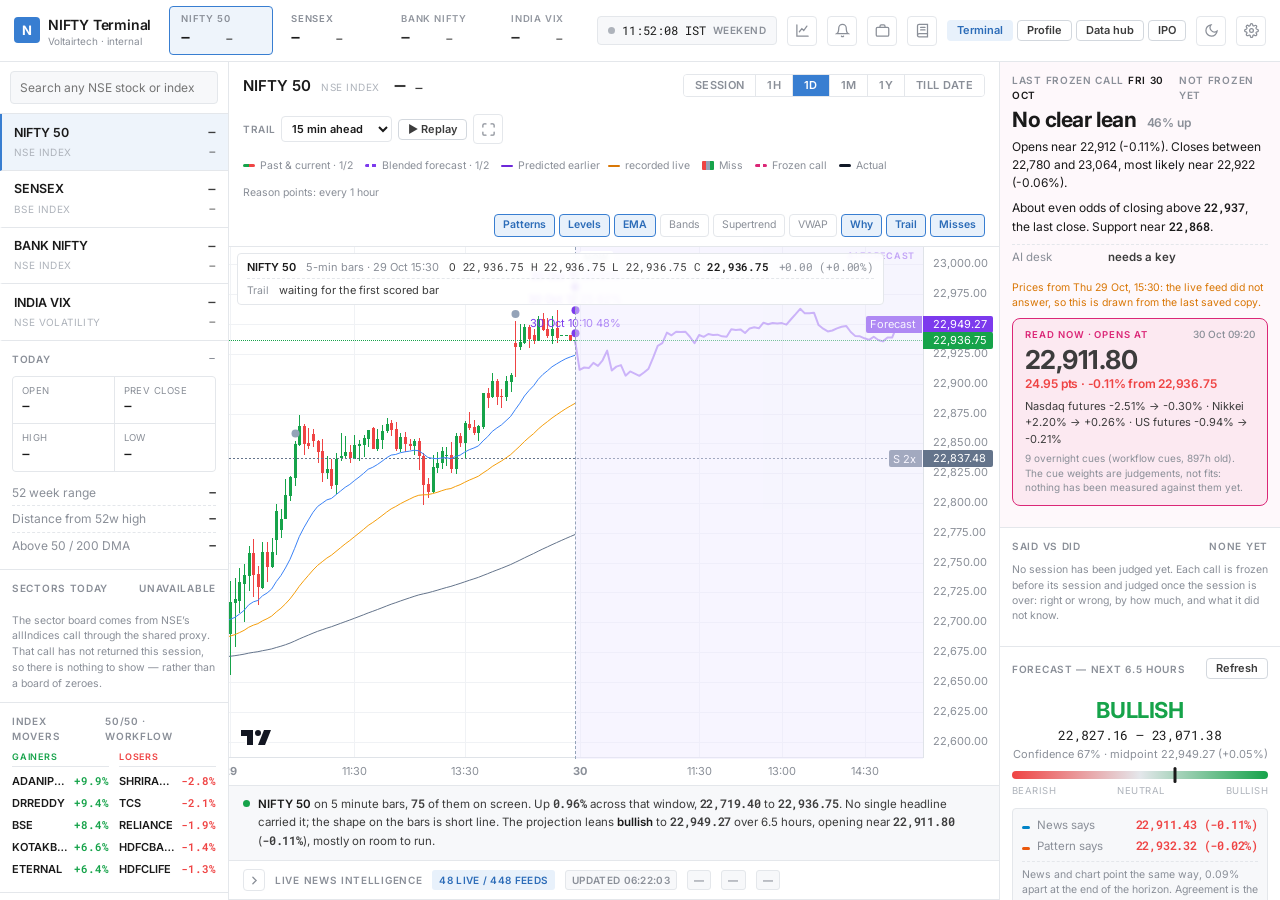
==== commit a52f4a0a: "30-v3" ====
--- a/index.html
+++ b/index.html
@@ -10,6 +10,7 @@
 <link rel="preconnect" href="https://fonts.gstatic.com" crossorigin />
 <link href="https://fonts.googleapis.com/css2?family=Inter:wght@400;500;600;700&family=Roboto+Mono:wght@400;500;600&display=swap" rel="stylesheet" />
 <link rel="stylesheet" href="assets/style.css" />
+<link rel="stylesheet" href="assets/panels.css" />
 <!-- Charting library is vendored rather than pulled from a CDN. A terminal you
      rely on should not stop drawing because a third-party host is having a bad
      morning, and the file is 160 KB served from the same origin as the page.
@@ -109,7 +110,11 @@
   <!-- ------------------------------------------------- MARKETWATCH (left) -->
   <aside class="panel mw-panel" aria-label="Market watch">
     <div class="mw-search">
-      <input type="search" id="mw-search" placeholder="Search nifty, sensex, vix" autocomplete="off" />
+      <input type="search" id="mw-search" placeholder="Search any NSE stock or index  ( / )" autocomplete="off"
+             role="combobox" aria-autocomplete="list" aria-expanded="false" aria-controls="mw-suggest" />
+      <!-- Matches from the ~2,600 NSE names (stocks.js), under the box. The
+           row filter below still runs on the same input. -->
+      <ul class="pn-suggest hidden" id="mw-suggest" role="listbox" aria-label="Matching stocks"></ul>
     </div>
 
     <div class="panel-scroll">
@@ -272,11 +277,11 @@
       </div>
 
       <div class="chart-legend">
-        <span class="lg"><span class="lg-swatch hist"></span> Past &amp; current &middot; 4/5</span>
-        <span class="lg" title="All lanes blended. This is the headline forecast."><span class="lg-swatch fc"></span> Blended forecast &middot; 1/5</span>
+        <span class="lg"><span class="lg-swatch hist"></span> Past &amp; current &middot; 1/2</span>
+        <span class="lg" title="All lanes blended. This is the headline forecast."><span class="lg-swatch fc"></span> Blended forecast &middot; 1/2</span>
         <span class="lg" title="The line the model drew one lead earlier, kept after its time came. Violet stretches are replayed from history; amber is what this browser recorded live and never rewrote."><span class="lg-swatch trail"></span> Predicted earlier <span class="lg-swatch trail-live"></span> recorded live</span>
         <span class="lg" title="Actual close minus the remembered line, at every bar. Grey: inside the range the line carried. Green: price came in above it. Red: below it."><span class="lg-swatch err"></span> Miss</span>
-        <span class="lg" title="The call frozen when this session opened. It is never rewritten, so the line you see at close is the line that was drawn at the open."><span class="lg-swatch lock"></span> Locked call</span>
+        <span class="lg" title="The call frozen for this session, the evening before and again at the pre-open. It is never rewritten, so the line you see at the close is the line that was drawn before the open. The same call on every view."><span class="lg-swatch lock"></span> Frozen call</span>
         <span class="lg" title="What price actually did over the locked window. The gap between this and the line above is the error, in points."><span class="lg-swatch act"></span> Actual</span>
         <span class="lg" id="reason-granularity">Reason points: every 1 hour</span>
       </div>
@@ -419,18 +424,30 @@
         <div class="kv"><span class="kv-k">Entries on chart</span><span class="kv-v" id="pos-count">&mdash;</span></div>
       </div>
 
-      <!-- Forecast verdict -->
-      <div class="section">
-        <div class="section-head">
-          <span class="label">Forecast &mdash; next <span id="fc-horizon">&mdash;</span></span>
-          <button class="btn btn-sm" id="btn-reforecast">Refresh</button>
-        </div>
+      <!-- ============================================================ THE CALL
+           The call for the next session, frozen the evening before and again
+           at the pre-open (ledger.lock), then judged once the session is over.
+           Always the session view's call, whichever view is on screen
+           (sessionCall in app.js); drawn on every intraday view. -->
+      <div class="section call-section" id="call-section">
+        <div class="section-head">
+          <span class="label"><span id="call-title">Next session</span> <span id="call-day"></span></span>
+          <span class="label" id="call-stage">&mdash;</span>
+        </div>
+        <div class="call-head">
+          <span class="call-lean" id="call-lean">Reading the market&hellip;</span>
+          <span class="call-prob num" id="call-prob"></span>
+        </div>
+        <p class="call-line" id="call-range"></p>
+        <p class="call-line" id="call-levels"></p>
+        <ul class="call-views" id="call-views"></ul>
+        <p class="fine call-stale" id="call-stale" hidden></p>
         <!-- The opening call. Hidden during the session on purpose: once the
              market has opened there is no gap left to predict, and leaving a
              stale number on screen would read as a live claim. -->
         <div class="open-call" id="open-call" hidden>
           <div class="open-call-head">
-            <span class="open-call-k">Opens at</span>
+            <span class="open-call-k">Read now &middot; opens at</span>
             <span class="open-call-when" id="open-when">&mdash;</span>
           </div>
           <div class="open-call-price num" id="open-price">&mdash;</div>
@@ -443,7 +460,7 @@
              session. Nothing here is recomputed; see lock() in ledger.js. -->
         <div class="lockscore" id="lockscore" hidden>
           <div class="lockscore-head">
-            <span class="label">Locked call &mdash; <span id="lock-stage">&mdash;</span></span>
+            <span class="label">Line against the tape &middot; <span id="lock-stage">&mdash;</span></span>
             <span class="lockscore-when" id="lock-when">&mdash;</span>
           </div>
           <div class="lockscore-grid">
@@ -456,7 +473,28 @@
           </div>
           <div class="lockscore-verdict" id="lock-verdict">&mdash;</div>
         </div>
-
+      </div>
+
+      <!-- ======================================================= SAID VS DID
+           Each frozen call against where its session closed and, when it
+           missed, what it did not know (postmortem.js): facts with times on
+           them, never a claimed cause. -->
+      <div class="section judge-section" id="judge-section">
+        <div class="section-head">
+          <span class="label">Said vs did</span>
+          <span class="label" id="judge-n">&mdash;</span>
+        </div>
+        <div id="judge-last"></div>
+        <ul class="judge-list" id="judge-list"></ul>
+        <p class="verdict-line" id="judge-sum"></p>
+      </div>
+
+      <!-- Forecast verdict -->
+      <div class="section">
+        <div class="section-head">
+          <span class="label">Forecast &mdash; next <span id="fc-horizon">&mdash;</span></span>
+          <button class="btn btn-sm" id="btn-reforecast">Refresh</button>
+        </div>
         <div class="verdict">
           <div class="verdict-dir" id="fc-direction">&mdash;</div>
           <div class="verdict-range num" id="fc-range">&mdash;</div>
@@ -484,6 +522,24 @@
           <div class="fc-split-verdict" id="fc-split-verdict">&mdash;</div>
         </div>
         <p style="font-size:11.5px;line-height:1.5;color:var(--ink);margin:6px 0 0" id="fc-narrative">&mdash;</p>
+      </div>
+
+      <!-- ============================================================ AI DESK
+           TradingAgents cut to the free tier (desk.js): four analysts, a bull
+           and a bear, a final call. It never sees the forecast's answer, votes
+           as one lane, and is scored like every other. -->
+      <div class="section desk-section" id="desk-section">
+        <div class="section-head">
+          <span class="label">AI desk</span>
+          <span class="label" id="desk-budget">&mdash;</span>
+        </div>
+        <div class="desk-body" id="desk-body"></div>
+        <div class="desk-actions">
+          <button class="btn btn-sm" id="desk-run">Run the desk</button>
+          <button class="btn btn-sm" id="desk-quick">Quick read</button>
+          <label class="desk-auto" title="One run before the open, one in each half of the session and one after the close, on NIFTY only, keeping requests in reserve for stocks you open."><input type="checkbox" id="desk-auto" /> Auto on NIFTY</label>
+        </div>
+        <p class="fine" id="desk-note"></p>
       </div>
 
       <!-- ================================================== PREDICTION TRAIL
@@ -638,6 +694,26 @@
         <!-- What the model has changed about itself. Empty of drama on
              purpose: see renderLearn() in app.js. -->
         <p class="learn-note" id="learn-note">&mdash;</p>
+      </div>
+
+      <!-- ============================================================ LEARNED
+           The lessons filed after every judged session and desk call, read
+           first by the next call in a similar situation; which inputs have
+           pointed the right way, session by session. -->
+      <div class="section learned-section" id="learned-section">
+        <div class="section-head">
+          <span class="label">What it has learned</span>
+          <span class="label" id="learned-n">&mdash;</span>
+        </div>
+        <ul class="pn-lessons" id="learned-lessons"></ul>
+        <div id="learned-lanes"></div>
+        <div id="learned-years"></div>
+        <p class="fine" id="learned-weights"></p>
+        <div class="learned-actions">
+          <button class="btn btn-sm" id="lessons-export" title="Save the lessons to a file, to keep them or move them to another browser">Export lessons</button>
+          <button class="btn btn-sm" id="lessons-import">Import</button>
+          <input type="file" id="lessons-file" accept="application/json,.json" hidden />
+        </div>
       </div>
 
       <!-- ========================================================= EVIDENCE
@@ -961,6 +1037,9 @@
 <script src="assets/js/analogs.js"></script>
 <script src="assets/js/vol.js"></script>
 <script src="assets/js/forecast.js"></script>
+<!-- postmortem writes the judgement ledger.settleLocks asks for, so it
+     loads first. -->
+<script src="assets/js/postmortem.js"></script>
 <script src="assets/js/ledger.js"></script>
 <!-- learn reads the ledger and is read by forecast at build time, so it
      sits between them in the load order. -->
@@ -972,6 +1051,15 @@
 <script src="assets/js/evidence.js"></script>
 <script src="assets/js/engine.js"></script>
 <script src="assets/js/chart.js"></script>
+<!-- Any NSE stock (stocks.js, with the published-calls parser it reuses),
+     the desk's lessons and the desk itself: read by app.js at run time,
+     so they load before it. panels.js draws the call, said vs did, the
+     desk and the lessons after every recompute, so it loads last. -->
+<script src="assets/js/streetcalls.js"></script>
+<script src="assets/js/stocks.js"></script>
+<script src="assets/js/lessons.js"></script>
+<script src="assets/js/desk.js"></script>
 <script src="assets/js/app.js"></script>
+<script src="assets/js/panels.js"></script>
 </body>
 </html>
--- a/assets/panels.css
+++ b/assets/panels.css
@@ -0,0 +1,150 @@
+/* ============================================================================
+   The cards panels.js draws: the session call, said vs did, the AI desk,
+   what it has learned, and the stock search under the market watch box.
+   Every colour is a style.css token, so the dark theme needs nothing here.
+   ========================================================================== */
+
+/* ------------------------------------------------------------- search */
+.mw-search { position: relative; }
+.pn-suggest {
+  position: absolute; left: 10px; right: 10px; top: calc(100% - 4px); z-index: 30;
+  list-style: none; margin: 0; padding: 4px 0;
+  background: var(--bg-raised); border: 1px solid var(--border-strong); border-radius: var(--radius);
+  box-shadow: var(--shadow-lg); max-height: 320px; overflow-y: auto;
+}
+.pn-sugg {
+  display: grid; grid-template-columns: auto minmax(0, 1fr) auto; gap: 8px; align-items: baseline;
+  padding: 7px 10px; cursor: pointer;
+}
+.pn-sugg.is-active, .pn-sugg:hover { background: var(--bg-active); }
+.pn-sugg-s { font: 600 12px/1.2 var(--mono); color: var(--ink-strong); }
+.pn-sugg-n { font-size: 11.5px; color: var(--ink-muted); white-space: nowrap; overflow: hidden; text-overflow: ellipsis; }
+.pn-sugg-note { padding: 6px 10px; font-size: 10px; color: var(--ink-muted); text-transform: uppercase; letter-spacing: .06em; }
+
+/* -------------------------------------------------------- session call */
+.call-section { background: color-mix(in srgb, var(--fc-locked) 3%, transparent); }
+.call-section .section-head { margin-bottom: 6px; }
+#call-day { color: var(--ink-strong); }
+.call-head { display: flex; align-items: baseline; gap: 10px; flex-wrap: wrap; }
+.call-lean { font: 700 21px/1.15 var(--sans); letter-spacing: -.02em; color: var(--ink-strong); }
+.call-lean.up, .call-prob.up { color: var(--up); }
+.call-lean.down, .call-prob.down { color: var(--down); }
+.call-prob { font: 700 18px/1.15 var(--sans); color: var(--ink-strong); }
+.call-prob.flat { font-size: 12px; font-weight: 600; color: var(--ink-muted); }
+.call-line { font: 400 12px/1.5 var(--sans); color: var(--ink-strong); margin: 6px 0 0; }
+.call-line:empty { display: none; }
+.call-line b { font-weight: 600; }
+.call-views { list-style: none; margin: 8px 0 10px; padding: 0; display: grid; gap: 0; }
+.call-views:empty { display: none; }
+.call-views li {
+  display: grid; grid-template-columns: 88px auto minmax(0, 1fr); gap: 8px; align-items: baseline;
+  padding: 4px 0; border-top: 1px dashed var(--border); font-size: 11.5px;
+}
+.call-view-k { color: var(--ink-muted); white-space: nowrap; }
+.call-view-v { font-weight: 600; color: var(--ink-strong); white-space: nowrap; }
+.call-view-v.up { color: var(--up); }
+.call-view-v.down { color: var(--down); }
+.call-view-v.flat { color: var(--ink); }
+.call-view-n { color: var(--ink-muted); font-size: 10.5px; white-space: nowrap; overflow: hidden; text-overflow: ellipsis; }
+.call-stale { color: var(--warn); margin: 6px 0 8px; }
+
+/* --------------------------------------------------------- said vs did */
+.jl-head { display: flex; justify-content: space-between; align-items: baseline; gap: 8px; }
+.jl-mark {
+  font: 700 10px/1 var(--sans); letter-spacing: .1em; text-transform: uppercase;
+  padding: 4px 7px; border-radius: 3px; background: var(--bg-sunken); color: var(--ink);
+}
+.jl-head.right .jl-mark { background: var(--up-soft); color: var(--up); }
+.jl-head.wrong .jl-mark { background: var(--down-soft); color: var(--down); }
+.jl-day { font-size: 11px; color: var(--ink-muted); }
+.jl-line { font: 400 12px/1.5 var(--sans); color: var(--ink-strong); margin: 7px 0 0; }
+.jl-k {
+  font: 600 9.5px/1 var(--sans); letter-spacing: .08em; text-transform: uppercase;
+  color: var(--ink-muted); margin: 10px 0 5px;
+}
+.jl-reasons { list-style: none; margin: 0; padding: 0; display: grid; gap: 6px; }
+.jl-reasons li { display: grid; grid-template-columns: 52px minmax(0, 1fr); gap: 8px; font-size: 11.5px; line-height: 1.45; color: var(--ink); }
+.jl-tag {
+  font: 600 9px/1.6 var(--sans); letter-spacing: .06em; text-transform: uppercase; text-align: center;
+  color: var(--fc-locked); border: 1px solid color-mix(in srgb, var(--fc-locked) 45%, transparent);
+  border-radius: 3px; align-self: start;
+}
+.jl-lesson {
+  font: 400 11px/1.5 var(--sans); color: var(--ink); margin: 10px 0 0;
+  padding: 7px 9px; border-left: 2px solid var(--brand); background: var(--brand-soft); border-radius: 0 3px 3px 0;
+}
+.judge-list { list-style: none; margin: 12px 0 0; padding: 0; display: grid; }
+.jr {
+  display: grid; grid-template-columns: 74px minmax(0, .9fr) minmax(0, 1.2fr) 52px; gap: 6px; align-items: baseline;
+  padding: 5px 0; border-top: 1px dashed var(--border); font-size: 11px;
+}
+.jr-d { color: var(--ink-muted); white-space: nowrap; }
+.jr-s { font-weight: 600; white-space: nowrap; overflow: hidden; text-overflow: ellipsis; }
+.jr-s.up { color: var(--up); }
+.jr-s.down { color: var(--down); }
+.jr-a { color: var(--ink); white-space: nowrap; overflow: hidden; text-overflow: ellipsis; }
+.jr-m { text-align: right; font: 700 9px/1 var(--sans); letter-spacing: .06em; text-transform: uppercase; color: var(--ink-muted); }
+.jr.right .jr-m { color: var(--up); }
+.jr.wrong .jr-m { color: var(--down); }
+.jr[title] { cursor: help; }
+#judge-sum:empty { display: none; }
+
+/* ------------------------------------------------------------- AI desk */
+.desk-body { display: grid; gap: 8px; }
+.desk-body > .fine { margin: 0; }
+.desk-actions { display: flex; gap: 8px; align-items: center; flex-wrap: wrap; margin-top: 10px; }
+.desk-actions .btn[disabled] { opacity: .5; cursor: not-allowed; }
+.desk-auto { display: inline-flex; gap: 5px; align-items: center; font-size: 11px; color: var(--ink); cursor: pointer; }
+.pn-live { display: flex; gap: 8px; align-items: center; font-size: 12px; color: var(--ink-strong); }
+.pn-spin {
+  width: 12px; height: 12px; border-radius: 50%; border: 2px solid var(--brand-soft); border-top-color: var(--brand);
+  animation: pn-spin .8s linear infinite;
+}
+@keyframes pn-spin { to { transform: rotate(360deg); } }
+@media (prefers-reduced-motion: reduce) { .pn-spin { animation-duration: 2.4s; } }
+.pn-error { color: var(--down); font-size: 12px; margin: 0; line-height: 1.5; }
+.pn-final { border-left: 3px solid var(--border-strong); padding: 7px 10px; border-radius: 0 4px 4px 0; background: var(--bg-sunken); }
+.pn-final.up { border-left-color: var(--up); background: var(--up-soft); }
+.pn-final.down { border-left-color: var(--down); background: var(--down-soft); }
+.pn-final-head { display: flex; gap: 8px; align-items: baseline; flex-wrap: wrap; }
+.pn-rating { font: 700 15px/1.2 var(--sans); color: var(--ink-strong); }
+.pn-final.up .pn-rating { color: var(--up); }
+.pn-final.down .pn-rating { color: var(--down); }
+.pn-final-conf { font-size: 11px; font-weight: 600; color: var(--ink-strong); }
+.pn-final-age { font-size: 10px; color: var(--ink-muted); margin-left: auto; }
+.pn-final-why, .pn-final-risk { font-size: 11.5px; color: var(--ink-strong); margin: 5px 0 0; line-height: 1.5; }
+.pn-final .fine { margin-top: 5px; }
+.pn-analysts { display: grid; }
+.pn-analyst { border-bottom: 1px dashed var(--border); }
+.pn-analyst:last-child { border-bottom: 0; }
+.pn-analyst > summary, div.pn-analyst {
+  display: grid; grid-template-columns: minmax(0, 1fr) 70px 40px; gap: 8px; align-items: center;
+  padding: 5px 0; font-size: 11.5px; list-style: none;
+}
+.pn-analyst > summary { cursor: pointer; }
+.pn-analyst > summary::-webkit-details-marker { display: none; }
+.pn-analyst.failed { grid-template-columns: minmax(0, 1fr) auto; }
+.pn-analyst-k { color: var(--ink-strong); white-space: nowrap; overflow: hidden; text-overflow: ellipsis; }
+.pn-analyst-v { text-align: right; font-weight: 600; color: var(--ink-strong); }
+.pn-analyst-why { font-size: 11px; color: var(--ink); margin: 0 0 5px; line-height: 1.5; }
+.pn-points { margin: 0 0 6px; padding-left: 15px; font-size: 10.5px; color: var(--ink-muted); line-height: 1.5; }
+.pn-sbar { position: relative; height: 6px; background: var(--grid); border-radius: 3px; overflow: hidden; }
+.pn-sfill { position: absolute; top: 0; bottom: 0; border-radius: 3px; }
+.pn-sfill.up { background: var(--up); }
+.pn-sfill.down { background: var(--down); }
+.pn-debate { font-size: 11.5px; line-height: 1.5; border-top: 1px solid var(--border); padding-top: 7px; }
+.pn-debate > summary { cursor: pointer; font-weight: 600; color: var(--ink-strong); }
+.pn-debate p { margin: 5px 0 0; }
+
+/* ----------------------------------------------------------- learned */
+.pn-lessons { list-style: none; margin: 0; padding: 0; display: grid; gap: 8px; }
+.pn-lessons > .fine { margin: 0; }
+.pn-lesson { border-left: 2px solid var(--border-strong); padding-left: 8px; display: grid; gap: 2px; }
+.pn-lesson.right { border-left-color: var(--up); }
+.pn-lesson.wrong { border-left-color: var(--down); }
+.pn-lesson-meta { font-size: 10px; color: var(--ink-muted); }
+.pn-lesson-t { font-size: 11.5px; color: var(--ink-strong); line-height: 1.45; }
+#learned-lanes:empty { display: none; }
+.learned-actions { display: flex; gap: 8px; margin-top: 10px; }
+#learned-years:empty { display: none; }
+#learned-years .fine { margin: 6px 0 0; }
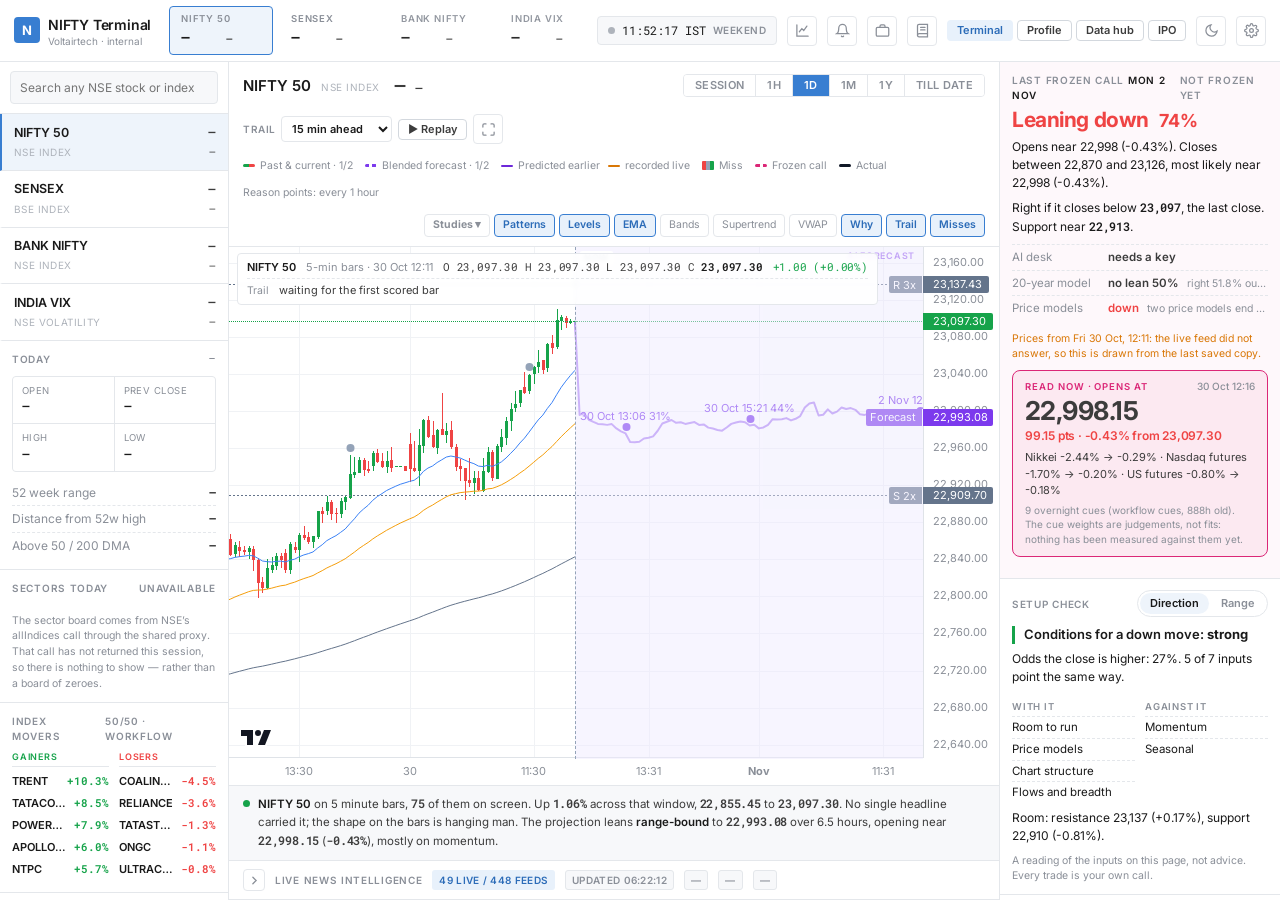
==== commit 3c5663c6: "V2.23" ====
--- a/index.html
+++ b/index.html
@@ -286,6 +286,7 @@
         <span class="lg" id="reason-granularity">Reason points: every 1 hour</span>
       </div>
       <div class="overlay-group" id="overlay-group" role="group" aria-label="Chart overlays">
+        <button class="ov-btn ov-menu" id="btn-studies" aria-haspopup="dialog" aria-expanded="false" title="CPR, pivots, Camarilla, yesterday's range, opening range, Fibonacci, OI walls, round numbers, Ichimoku, RSI: each with its rule of thumb and how often it worked">Studies &#9662;</button>
         <button class="ov-btn is-on"  data-ov="patterns"   title="Draw detected pattern geometry">Patterns</button>
         <button class="ov-btn is-on"  data-ov="levels"     title="Support and resistance price has respected">Levels</button>
         <button class="ov-btn is-on"  data-ov="ema"        title="20 / 50 / 200 exponential moving averages">EMA</button>
@@ -296,6 +297,7 @@
         <button class="ov-btn is-on"  data-ov="trail"      title="The line the model drew one lead earlier, kept on the chart">Trail</button>
         <button class="ov-btn is-on"  data-ov="errors"     title="Actual minus the remembered line, at every bar">Misses</button>
       </div>
+      <div class="studies-pop" id="studies-pop" role="dialog" aria-label="Studies" hidden></div>
     </div>
 
     <div class="chart-stage" id="chart-stage">
@@ -403,6 +405,9 @@
           <button class="filter-btn" data-filter="mine"   aria-pressed="false" id="filter-mine">My stocks</button>
         </div>
       </div>
+      <!-- What the market is talking about: topics rising in the last six
+           hours of headlines and crowd posts (panels.js renderTopics). -->
+      <div class="topics-strip" id="topics-strip"></div>
       <ul class="news-list" id="news-list"></ul>
     </section>
   </main>
@@ -475,6 +480,37 @@
         </div>
       </div>
 
+      <!-- ======================================================= SETUP CHECK
+           Every input lined up (drivers.js setup): the direction view and,
+           for option sellers, the range view. Conditions, never advice. -->
+      <div class="section setup-section" id="setup-section">
+        <div class="section-head">
+          <span class="label">Setup check</span>
+          <div class="su-tabs" id="setup-tabs" role="group" aria-label="Setup view">
+            <button class="su-tab" data-setup="direction" aria-pressed="true">Direction</button>
+            <button class="su-tab" data-setup="range" aria-pressed="false">Range</button>
+          </div>
+        </div>
+        <div id="setup-body"></div>
+      </div>
+
+      <!-- ================================================== WHY IT IS MOVING
+           Factors pushing the index down and holding it up, world markets
+           among them, in points by their measured links (drivers.js). -->
+      <div class="section drivers-section" id="drivers-section">
+        <div class="section-head"><span class="label">Why it is moving</span><span class="label" id="cues-updated">&mdash;</span></div>
+        <p class="dv-move" id="drivers-move">Reading the markets&hellip;</p>
+        <div class="dv-cols">
+          <div><p class="jl-k down">Pushing it down</p><ul class="dv-list" id="drivers-down"></ul></div>
+          <div><p class="jl-k up">Holding it up</p><ul class="dv-list" id="drivers-up"></ul></div>
+        </div>
+        <p class="fine" id="drivers-note"></p>
+        <details class="dv-world" open>
+          <summary>World markets, live <span class="muted" id="wb-count"></span></summary>
+          <div id="cues-list" class="cues-list wb"></div>
+        </details>
+      </div>
+
       <!-- ======================================================= SAID VS DID
            Each frozen call against where its session closed and, when it
            missed, what it did not know (postmortem.js): facts with times on
@@ -487,6 +523,7 @@
         <div id="judge-last"></div>
         <ul class="judge-list" id="judge-list"></ul>
         <p class="verdict-line" id="judge-sum"></p>
+        <div id="judge-stats"></div>
       </div>
 
       <!-- Forecast verdict -->
@@ -747,11 +784,7 @@
         <div id="levels-list" class="levels-list"></div>
       </div>
 
-      <!-- ====================================================== GLOBAL CUES -->
-      <div class="section" id="cues-section">
-        <div class="section-head"><span class="label">Global cues</span><span class="label" id="cues-updated">&mdash;</span></div>
-        <div id="cues-list" class="cues-list"></div>
-      </div>
+      <!-- The global cues moved up into "Why it is moving" (30 Oct 2026). -->
 
       <!-- ======================================================= INDICATORS -->
       <div class="section" id="indicator-section">
@@ -1028,6 +1061,7 @@
 <script src="assets/js/candles.js"></script>
 <script src="assets/js/patterns.js"></script>
 <script src="assets/js/structures.js"></script>
+<script src="assets/js/studies.js"></script>
 <script src="assets/js/journal.js"></script>
 <!-- The order book (profile.html) is the source of truth for holdings; the
      portfolio module reads positions off it, so it loads first. -->
@@ -1059,6 +1093,7 @@
 <script src="assets/js/stocks.js"></script>
 <script src="assets/js/lessons.js"></script>
 <script src="assets/js/desk.js"></script>
+<script src="assets/js/drivers.js"></script>
 <script src="assets/js/app.js"></script>
 <script src="assets/js/panels.js"></script>
 </body>
--- a/assets/panels.css
+++ b/assets/panels.css
@@ -148,3 +148,94 @@
 .learned-actions { display: flex; gap: 8px; margin-top: 10px; }
 #learned-years:empty { display: none; }
 #learned-years .fine { margin: 6px 0 0; }
+
+/* ===================================================== 30 Oct 2026, later
+   Setup check, why it is moving, the world board, the Studies menu, the
+   topics strip and the gap analytics. Same tokens as everything above. */
+
+/* ---------------------------------------------------------- setup check */
+.setup-section .section-head { align-items: center; }
+.su-tabs { display: inline-flex; gap: 2px; padding: 2px; border: 1px solid var(--border); border-radius: 999px; }
+.su-tab {
+  border: 0; background: transparent; color: var(--ink-muted); font: 600 11px/1 var(--sans);
+  padding: 5px 10px; border-radius: 999px; cursor: pointer;
+}
+.su-tab[aria-pressed="true"] { background: var(--bg-active); color: var(--ink-strong); }
+.su-grade { font: 600 13px/1.35 var(--sans); color: var(--ink-strong); margin: 4px 0 6px; padding-left: 9px; border-left: 3px solid var(--border-strong); }
+.su-grade b { font-weight: 700; }
+.su-grade.strong, .su-grade.favourable { border-left-color: var(--up); }
+.su-grade.moderate, .su-grade.mixed { border-left-color: var(--warn); }
+.su-grade.unfavourable { border-left-color: var(--down); }
+.su-line { font: 400 12px/1.5 var(--sans); color: var(--ink-strong); margin: 4px 0; }
+.su-cols, .dv-cols { display: grid; grid-template-columns: 1fr 1fr; gap: 10px; margin: 6px 0; }
+.su-list, .dv-list, .su-signs, .sp-active, .js-list { list-style: none; margin: 2px 0 0; padding: 0; }
+.su-list li { font-size: 11.5px; line-height: 1.45; color: var(--ink-strong); padding: 2px 0; border-top: 1px dashed var(--border); }
+.su-list li.muted, .dv-list li.muted { color: var(--ink-muted); }
+.su-signs li { display: grid; grid-template-columns: 10px minmax(0, 1fr); gap: 6px; font-size: 11.5px; line-height: 1.45; padding: 3px 0; color: var(--ink-strong); }
+.su-dot { width: 7px; height: 7px; border-radius: 50%; margin-top: 5px; background: var(--ink-muted); }
+.su-signs li.good .su-dot { background: var(--up); }
+.su-signs li.bad .su-dot { background: var(--down); }
+.su-foot { margin-top: 8px; }
+
+/* ------------------------------------------------------ why it is moving */
+.dv-move { font: 500 13px/1.4 var(--sans); color: var(--ink-strong); margin: 2px 0 4px; }
+.dv-move b.up { color: var(--up); } .dv-move b.down { color: var(--down); }
+.jl-k.up { color: var(--up); } .jl-k.down { color: var(--down); }
+.dv-list li {
+  display: grid; grid-template-columns: minmax(0, 1fr) auto; gap: 2px 6px; align-items: baseline;
+  font-size: 11.5px; line-height: 1.35; padding: 3px 0; border-top: 1px dashed var(--border);
+}
+.dv-k { color: var(--ink-strong); font-weight: 600; overflow: hidden; text-overflow: ellipsis; white-space: nowrap; }
+.dv-r { grid-column: 1; color: var(--ink-muted); font-size: 10.5px; overflow: hidden; text-overflow: ellipsis; white-space: nowrap; }
+.dv-pts { grid-column: 2; grid-row: 1 / span 2; font: 600 11px/1 var(--mono); white-space: nowrap; }
+.dv-pts.up { color: var(--up); } .dv-pts.down { color: var(--down); }
+.dv-world { margin-top: 8px; }
+.dv-world summary { cursor: pointer; font: 600 11px/1.4 var(--sans); color: var(--ink-muted); text-transform: uppercase; letter-spacing: .05em; }
+.wb-group { margin-top: 6px; }
+.wb-row {
+  display: grid; grid-template-columns: minmax(0, 1.4fr) 0.8fr 0.8fr 0.8fr; gap: 6px; align-items: baseline;
+  font-size: 11.5px; padding: 3px 0; border-top: 1px dashed var(--border);
+}
+.wb-k { color: var(--ink-strong); overflow: hidden; text-overflow: ellipsis; white-space: nowrap; }
+.wb-k small { color: var(--ink-muted); font-size: 9.5px; }
+.wb-v, .wb-h, .wb-p { font: 500 11px/1.2 var(--mono); text-align: right; white-space: nowrap; color: var(--ink); }
+.wb-h { color: var(--ink-muted); }
+.wb-v.up, .wb-p.up { color: var(--up); } .wb-v.down, .wb-p.down { color: var(--down); }
+
+/* ------------------------------------------------------------ studies */
+.chart-panel { position: relative; }
+.ov-btn.ov-menu { font-weight: 700; }
+.studies-pop {
+  position: absolute; z-index: 40; top: 96px; right: 12px; width: 400px; max-height: min(72vh, 640px); overflow-y: auto;
+  background: var(--bg-raised); border: 1px solid var(--border-strong); border-radius: var(--radius);
+  box-shadow: var(--shadow-lg); padding: 10px 12px 12px;
+}
+.studies-pop[hidden] { display: none; }
+.sp-head { display: flex; justify-content: space-between; align-items: center; margin-bottom: 4px; }
+.sp-head b { font: 700 14px/1.2 var(--sans); color: var(--ink-strong); }
+.sp-active li { font-size: 11.5px; line-height: 1.45; padding: 2px 0; color: var(--ink-strong); }
+.sp-list { list-style: none; margin: 8px 0 0; padding: 0; }
+.sp-item { padding: 8px 0; border-top: 1px solid var(--border); }
+.sp-row { display: flex; gap: 8px; align-items: center; cursor: pointer; font-size: 12.5px; color: var(--ink-strong); }
+.sp-read { margin: 4px 0 0 22px; font-size: 11.5px; line-height: 1.45; color: var(--ink-strong); }
+.sp-tip { margin: 3px 0 0 22px; font-size: 11px; line-height: 1.45; color: var(--ink-muted); }
+.sp-rules { list-style: none; margin: 4px 0 0 22px; padding: 0; }
+.sp-rules li { font-size: 11px; line-height: 1.5; color: var(--ink-strong); }
+.sp-rules .muted { color: var(--ink-muted); }
+
+/* ------------------------------------------------------- topics strip */
+.topics-strip { display: flex; flex-wrap: wrap; gap: 6px; align-items: center; padding: 6px 12px 0; }
+.topics-strip:empty { display: none; }
+.tp-k { font: 600 10.5px/1 var(--sans); text-transform: uppercase; letter-spacing: .06em; color: var(--ink-muted); margin-right: 2px; }
+.chip.tp.up { color: var(--up); } .chip.tp.down { color: var(--down); }
+
+/* ----------------------------------------------------- gap analytics */
+.js-list li { font-size: 11.5px; line-height: 1.5; color: var(--ink-strong); padding: 2px 0; }
+
+@media (max-width: 720px) {
+  .studies-pop { left: 8px; right: 8px; width: auto; top: 120px; }
+  .su-cols, .dv-cols { grid-template-columns: 1fr; }
+  .wb-row { grid-template-columns: minmax(0, 1.3fr) 0.8fr 0.8fr; }
+  .wb-h { display: none; }
+}
+.cues-list.wb { display: block; }
